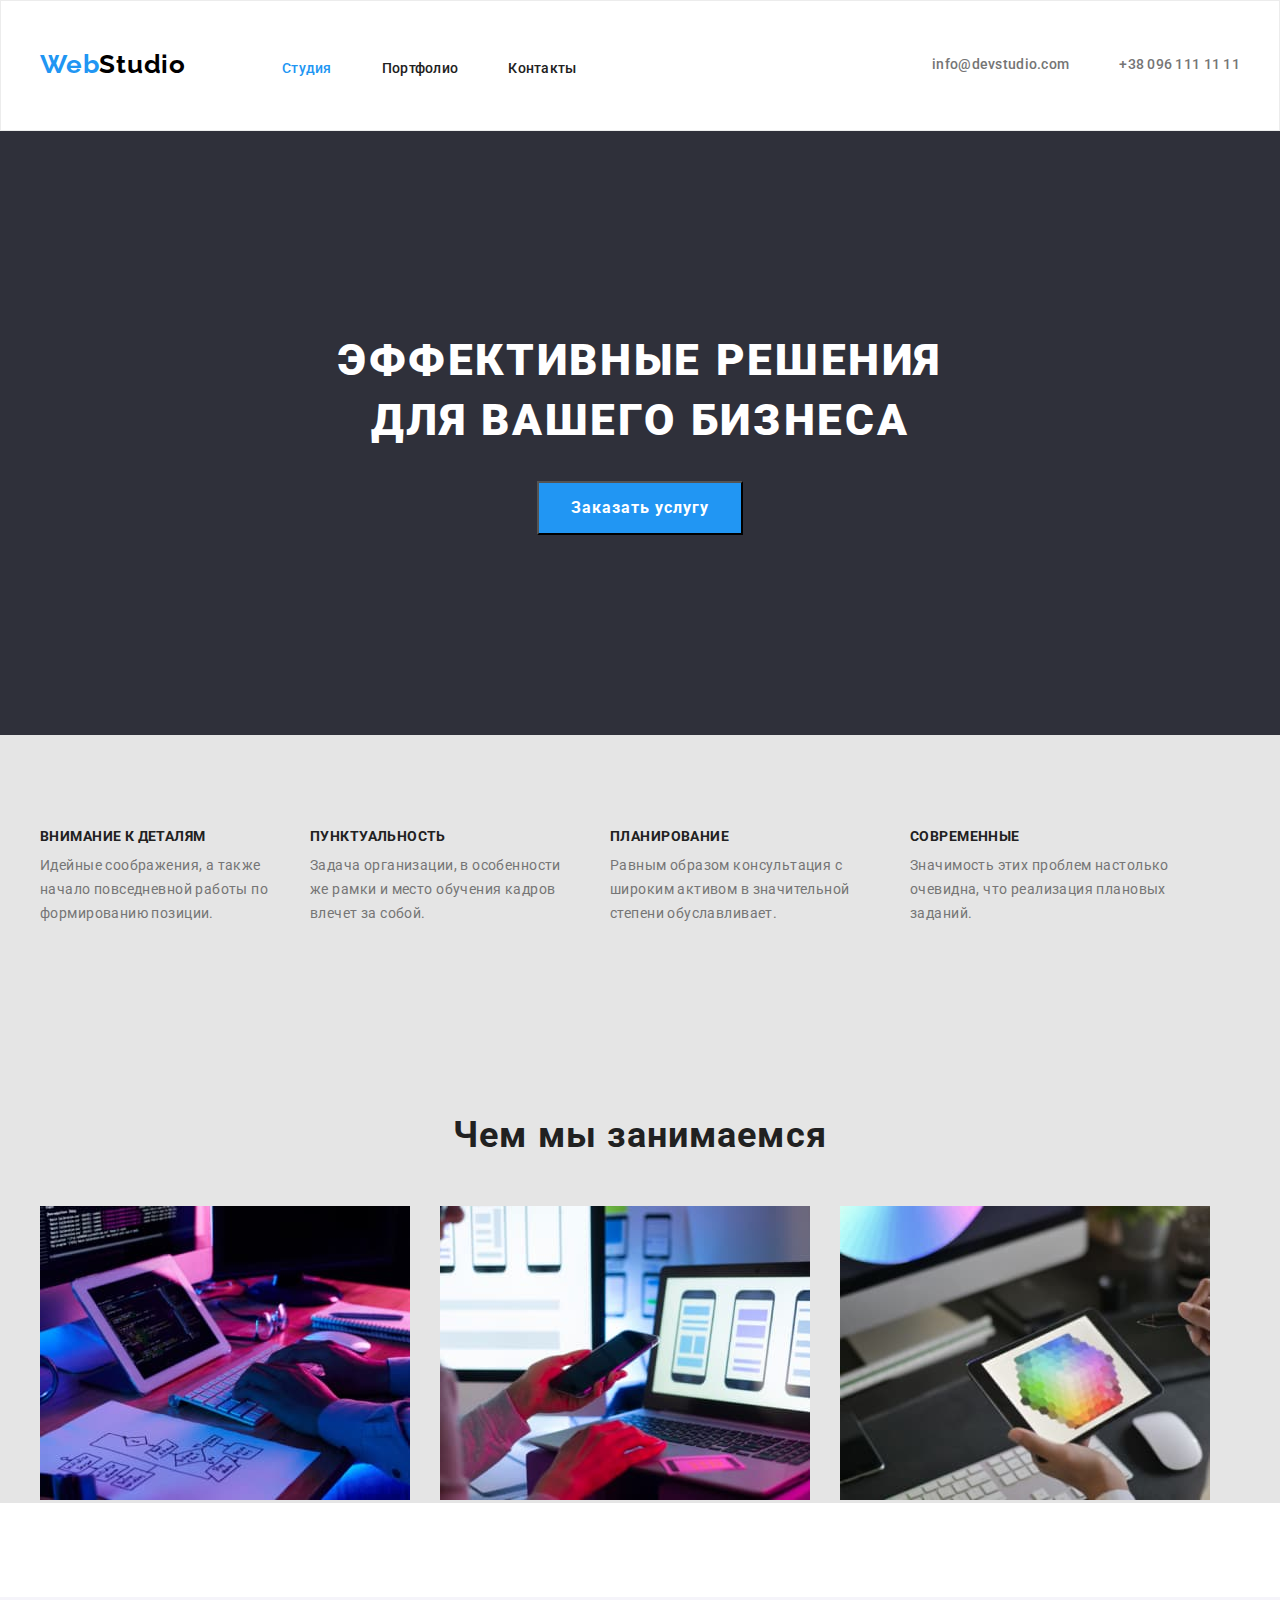
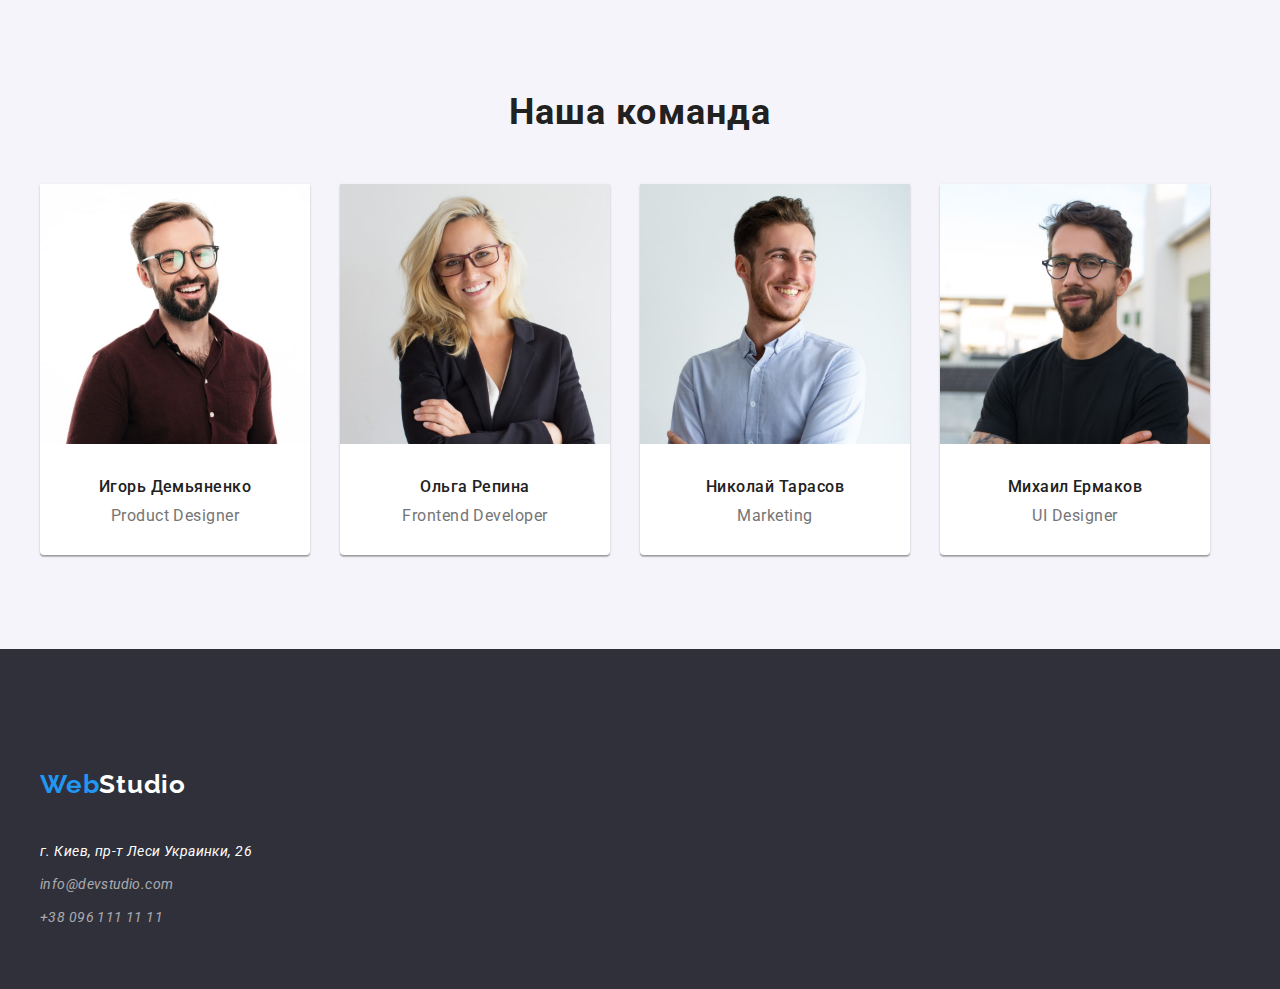
==== index.html @ 840a7e4b "GoIT" ====
<!DOCTYPE html>
<html lang="ru">
  <head>
    <meta charset="UTF-8" />
    <meta http-equiv="X-UA-Compatible" content="IE=edge" />
    <meta name="viewport" content="width=device-width, initial-scale=1.0" />
    <title>Document</title>
    <link rel="preconnect" href="https://fonts.googleapis.com" />
    <link rel="preconnect" href="https://fonts.gstatic.com" crossorigin />
    <link
      href="https://fonts.googleapis.com/css2?family=Raleway:wght@700&family=Roboto:wght@400;500;700;900&display=swap"
      rel="stylesheet"
    />
    <link
      rel="stylesheet"
      href="https://cdnjs.cloudflare.com/ajax/libs/modern-normalize/1.0.0/modern-normalize.min.css"
    />
    <link rel="stylesheet" href="./css/styles.css" />
  </head>

  <body>
    <!--header-->
    <header class="header">
      <div class="container main-nav">
        <nav class="nav">

          <a href="index.html" class="logo-fist"
            >Web<span class="logo-second">Studio</span>
          </a>

          <ul class="list-nav">
            <li class="item">
              <a href="./index.html " class="link current">Студия</a>
            </li>
            <li class="item">
              <a href="./portfolio.html" class="link">Портфолио</a>
            </li>
            <li class="item">
              <a href="./index.html" class="link">Контакты</a>
            </li>
          </ul>
        </nav>

        <ul class="list-contacts">
          <li class="item">
            <a href="mailto:info@devstudio.com" class="link"
              >info@devstudio.com</a
            >
          </li>
          <li class="item">
            <a href="tel:+380961111111" class="link">+38 096 111 11 11</a>
          </li>
        </ul>
        
      </div>
    </header>
    <main>
      <!--sectipon-->
      
    <section class="hero">
      <div class="container">
          <h1 class="hero-name">Эффективные решения <br> для вашего бизнеса</h1>
          <button type="button" class="button">Заказать услугу</button>
        </section>
      </div>
      <!--peculiarities-->
      
        <section class="post">
          <div class="container">
          <ul class="post-list">
            <li class="item">
              <h3 class="post-title">Внимание к деталям</h3>
              <p class="post-text">
                Идейные соображения, а также начало повседневной работы по
                формированию позиции.
              </p>
            </li>
            <li class="item">
              <h3 class="post-title">Пунктуальность</h3>
              <p class="post-text">
                Задача организации, в особенности же рамки и место обучения
                кадров влечет за собой.
              </p>
            </li>
            <li class="item">
              <h3 class="post-title">Планирование</h3>
              <p class="post-text">
                Равным образом консультация с широким активом в значительной
                степени обуславливает.
              </p>
            </li>
            <li class="item">
              <h3 class="post-title">Современные</h3>
              <p class="post-text">
                Значимость этих проблем настолько очевидна, что реализация
                плановых заданий.
              </p>
            </li>
          </ul>
         </div>
        </section>
     
      <!--we doing-->
      
    <section class="we-doing">
        <div class="container">
          <h2 class="section-name">Чем мы занимаемся</h2>
          <ul class="content-list">
            <li class="item">
              <a href="" class="link">
                <img
                  src="./images/picture1squoosh.jpg"
                  width="370"
                  alt="notebook"
              /></a>
            </li>
            <li class="item">
              <a href="" class="link">
                <img
                  src="./images/picture2squoosh.jpg"
                  width="370"
                  alt="phone"
                />
              </a>
            </li>
            <li class="item">
              <a href="" class="link">
                <img
                  src="./images/picture3squoosh.jpg"
                  width="370"
                  alt="tablet"
                />
              </a>
            </li>
          </ul>
        </div>
      </section>
      <!--our team-->
      
    <section class="team">
        <div class="container">
          <h2 class="section-name">Наша команда</h2>
          <ul class="team-list">
            <li class="item">
              <img
                src="./images/Demayanenko.jpg"
                width="270"
                alt="Демьяненко"
              />
              <h3 class="box-name">Игорь Демьяненко</h3>
              <p class="box-text">Product Designer</p>
            </li>
            <li class="item">
              <img
                src="./images/Repina.jpg"
                width="270"
                alt="Репина"
              />
              <h3 class="box-name">Ольга Репина</h3>
              <p class="box-text">Frontend Developer</p>
            </li>
            <li class="item">
              <img
                src="./images/Tarasov.jpg"
                width="270"
                alt="Тарасов"
              />
              <h3 class="box-name">Николай Тарасов</h3>
              <p class="box-text">Marketing</p>
            </li>
            <li class="item">
              <img
                src="./images/Ermakov.jpg"
                width="270"
                alt="Ермаков"
              />
              <h3 class="box-name">Михаил Ермаков</h3>
              <p class="box-text">UI Designer</p>
            </li>
          </ul>
        </div>
      </section> 
    </main>
    <!--basement-->
    <footer class="footer">
      <div class="container">
        <a href="index.htm" class="logo-third"
          >Web<span class="logo-fourth">Studio</span>
        </a>
        <address class="address">
          <ul>
            <li>г. Киев, пр-т Леси Украинки, 26</li>
            <li>
              <a href="mailto:info@devstudio.com" class="link"
                >info@devstudio.com</a
              >
            </li>
            <li class="item">
              <a href="tel:+380961111111" class="link">+38 096 111 11 11</a>
            </li>
          </ul>
        </address>
      </div>
    </footer>
  </body>
</html>
---- css/styles.css ----
:root {
    --primary-text-color: #757575;
    --title-tex-color:#212121;
    --accent-color:#2196F3;
    --primary-white-color:#FFFFFF;
    --primary-background-color:#E5E5E5;
    --secondary-background-color:#2F303A;
}
body {
    
    margin: 0;
    font-family: 'Roboto',
    sans-serif;
    font-size: 14px;
    background-color: var(--primary-white-color);
    color: var(--primary-text-color);
}
html {
    box-sizing: border-box;
}
*,
 ::before,
 ::after {
    box-sizing: inherit;
}

a {
    text-decoration: none;
}

ul,
li { 
    margin: 0;
    padding: 0;
    list-style-type: none;
}
.img {
    display: block;
}
/*heder*/
.container {
   
    width: 1200px;
    margin-left: 15px;
    margin-right: 15px;
    margin-left: auto;
    margin-right: auto;
    
}
.header{  
    background: var(--primary-white-color);
    border: 1px solid #ECECEC;
}
.main-nav {
    display: flex;
    align-items: center;
   
}
   
.logo-fist,
.logo-second {
    display: inline-block;
    margin: 0;
    padding: 0;
    margin-left: auto;
    font-family: Raleway;
    font-weight: 700;
    font-size: 26px;
    line-height: 1.19;
    letter-spacing: 0.03em;
    
    
}

.logo-second {
    padding-top: 24px;
    padding-bottom: 25px;
    color: #000000;

}
.logo-fist {

    padding-top: 24px;
    padding-bottom: 25px;
    color: var(--accent-color);
    
}
.list-nav {
    
    display: inline-flex;
    margin-left: 93px;
}
.list-nav .item + .item {
    
    margin-left: 50px;
   
}

.list-nav .link {
    display: block;
    padding-top: 32px;
    padding-bottom: 32px;
    font-weight: 500;
    font-size: 14px;
    line-height: 1.14;
    letter-spacing: 0.02em;
    color: var(--title-tex-color);
} 
.list-nav .link.current {
    color: var(--accent-color);
}
.list-nav .link:hover,
.list-nav .link:focus {
    color: var(--accent-color);
}
.list-contacts {

    display: inline-flex;
    margin-left: auto;
    
}
.list-contacts .item + .item {
    margin-left: 50px;
}
.list-contacts .link {
    display: block;
    padding-top: 32px;
    padding-bottom: 32px;

    font-weight: 500;
    font-size: 14px;
    line-height: 1.14;
    letter-spacing: 0.02em;
    color: var(--primary-text-color);

}
.list-contacts .link:hover,
.list-contacts .link:focus {
    color: var(--accent-color);
}

/*hero*/
.hero {
  
    margin: 0 auto;
    text-align: center;    
    background: var(--secondary-background-color);
}
h1 {
    
    padding-top: 200px;
    margin-top: 0px;
    font-weight: 900;  
    font-size: 44px;
    line-height:1.36;
    letter-spacing: 0.06em;
    margin-bottom: 30px;
    text-transform: uppercase;
    color: var(--primary-white-color);
   
}


.button {
    display: inline-block;  
    padding: 10px 32px;
    min-width: 200px;
    margin-bottom:  200px;
    
    font-family: inherit;
    font-weight: 700;
    font-size: 16px;
    line-height: 1.87;
    align-items: center;
    letter-spacing: 0.06em;
    border-radius: 4px solid;
    cursor: pointer;
    color: var(--primary-white-color);
    background-color: var(--accent-color);
    
}
.button:hover,
.button:focus {
    filter: drop-shadow(0px 4px 4px rgba(0, 0, 0, 0.25));
    border-radius: 4px solid;
}
.button .primary {
    color: var(--title-tex-color);
    background-color: #F5F4FA;
}
.button .secondary {
    color: var(--accent-color);
    background-color: var(--primary-white-color);
}
/*peculiarities*/
.post {
    background: var(--primary-background-color);
    padding-top: 94px;
    padding-bottom: 94px;
    
}
.post-list {
    display: flex;
    flex-wrap: wrap;
}
.post-list .item {
    width: 270px;
    
}
.post-list .item + .item {
     margin-right: 30px;
    

}
.post-title {
    margin: 0;
    margin-bottom: 10px;
    font-weight: 700;
    font-size: 14px;
    line-height: 1.14;
    letter-spacing: 0.03em;
    text-transform: uppercase;
    color: var(--title-tex-color);
}
.post-text {
    margin: 0;
    font-weight: 400;
    font-size: 14px;
    line-height: 1.71;
    letter-spacing: 0.03em;
    color: var(--primary-text-color);
}

/*we doing */
.we-doing {
    background: var(--primary-background-color);
}
.content-list {
    display: flex;
    flex-wrap: wrap;
}
.content-list .item + .item {
    margin-left: 30px; 
}

.section-name 
{
    margin: 0 auto;
    margin-bottom: 50px;
    padding-top: 94px;
    font-weight: 700;
    font-size: 36px;
    text-align: center;
    letter-spacing: 0.03em;
    line-height: 1.17;
    color: var(--title-tex-color);
} 



/*our team*/
.team {
   
    margin-top: 94px;
    background: #F5F4FA;
}
.team-list {

    display: flex;
    flex-wrap: wrap;
}
.team-list .item + .item {
    margin-left: 30px;
}

.team-list .item {
    text-align: center;
    align-items:center;
    background: #FFFFFF;
    box-shadow: 0px 1px 3px rgba(0, 0, 0, 0.12),
    0px 1px 1px rgba(0, 0, 0, 0.14),
    0px 2px 1px rgba(0, 0, 0, 0.2);
    border-radius: 0px 0px 4px 4px;
    margin-bottom: 94px;
}         
    

       

.box-name {
    margin: 0;
    padding-top: 30px; 
    padding-bottom:  10px;

    font-weight: 500;
    font-size: 16px;
    line-height: 1.19;
    letter-spacing: 0.03em;
    color: var(--title-tex-color);

}
.box-text {
    margin: 0;
    padding-bottom: 30px;

    font-weight: 400;
    font-size: 16px;
    line-height: 1.19;
    letter-spacing: 0.03em;
    color: var(--primary-text-color);

}

/* basement */ 
.footer {
    display: block;
    cursor: none;
    background: var(--secondary-background-color);
}

.logo-third,
.logo-fourth {
    display: inline-block;
    padding-top: 60px;
    padding-bottom: 20px;
    font-family: Raleway;
    font-weight: 700;
    font-size: 26px;
    line-height: 1.19;
    letter-spacing: 0.03em;
}
.logo-third {
    cursor: none;
    color: var(--accent-color);

}
.logo-fourth {
    cursor: none;
    color: var(--primary-white-color);
}
.address li {
    display: block;
    margin: 0;
    padding-bottom: 9px; 
    cursor: none;
    font-weight: 400;
    font-size: 14px;
    line-height: 1.71;
    letter-spacing: 0.03em;
    color: var(--primary-white-color);
    
}
.address .link {
    display: block;
    margin: 0;
    
    cursor: none;
    font-weight: 400;
    font-size: 14px;
    line-height: 1.71;
    letter-spacing: 0.03em;
    color: rgba(255, 255, 255, 0.6);
    
}
.address .item {
    display: block;
    padding-bottom: 60px;
}
/* Portfolio Page*/
.btn { 
    display: block;
    font-family: inherit;
    border-radius: 4px solid;
    border: transparent;
    font-weight: 500;
    font-size: 16px;
    line-height: 1.62;
    text-align: center;
    letter-spacing: 0.03em;
    padding: 6px 22px;
    cursor: pointer;
    color: var(--title-tex-color);
}
.btn:hover,
.btn:focus {
    color: #FFFFFF;
    background: #2196F3;
}


/*portfolio section*/
.portfolio-section {
    
    padding-bottom: 94px;
    border: 1px solid #ECECEC;
}

.filters {
    display: flex;
    align-items: center;
    text-align: center;
    justify-content: center;
    padding-top: 94px;
      
}
.filters .item + .item {
    margin-left: 8px;
}


.soft-list {

    display: flex;
    flex-wrap: wrap;
    padding-top: 50px;
    justify-content: center;
   

}

.soft-list .item{
   
    margin-right: 30px;
    margin-bottom: 30px;
} 

.soft-list .item {
    
    background: #FFFFFF;
    border: 1px solid #EEEEEE;
    box-sizing: border-box;

}
.soft-list .item:nth-child( 3n ) {
    margin-right: 0;
    
}
.soft-list .item:nth-last-child( -n +3 ) {
    margin-bottom: 0;
}
.soft-list p {
   margin: 0;
   padding-left: 24px;
   padding-bottom: 20px;
}
.card-name {
    margin: 0;
    padding-left: 24px;
    padding-top: 20px;
    font-weight: 700;
    font-size: 18px;
    line-height: 2;
    letter-spacing: 0.06em;
    color: var(--title-tex-color);
}
.card-tex {
    
    font-weight: 400;
    font-size: 16px;
    line-height: 1.87;
    letter-spacing: 0.03em;
    color: var(--primary-text-color);
}
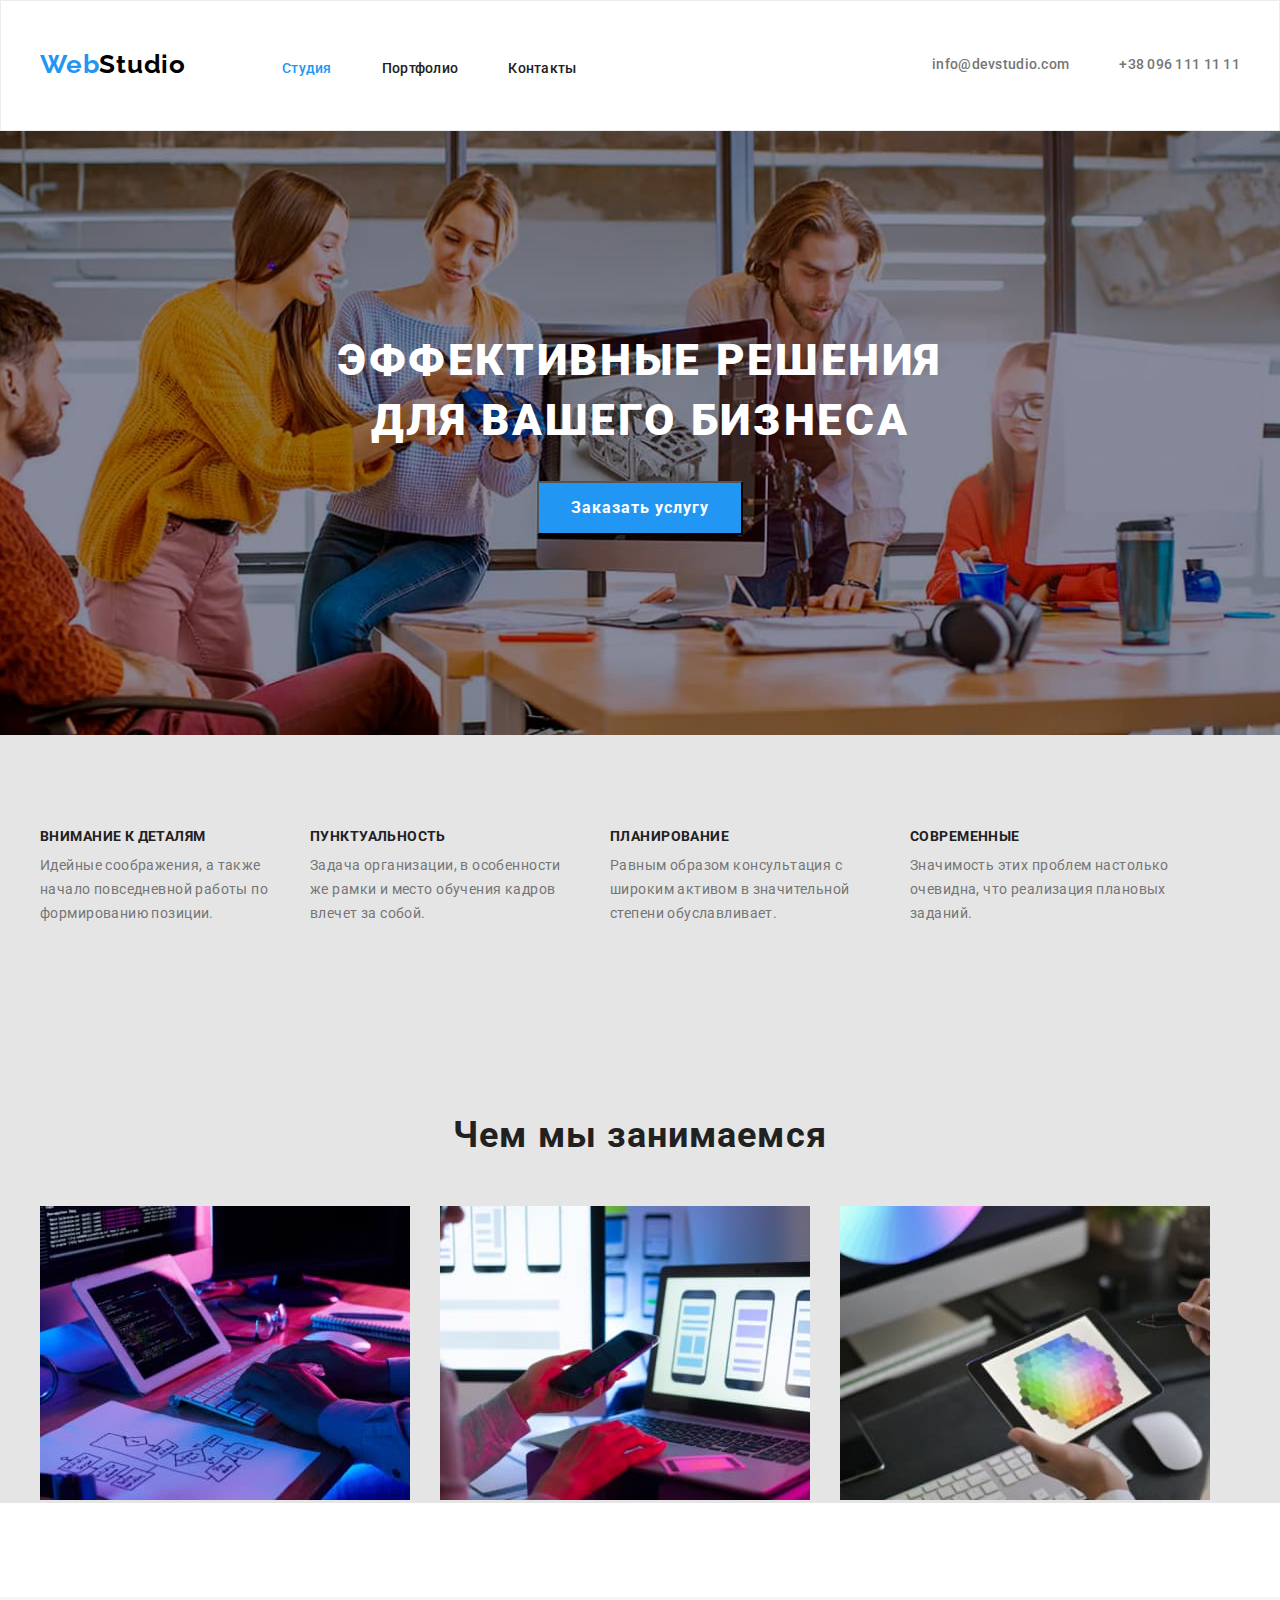
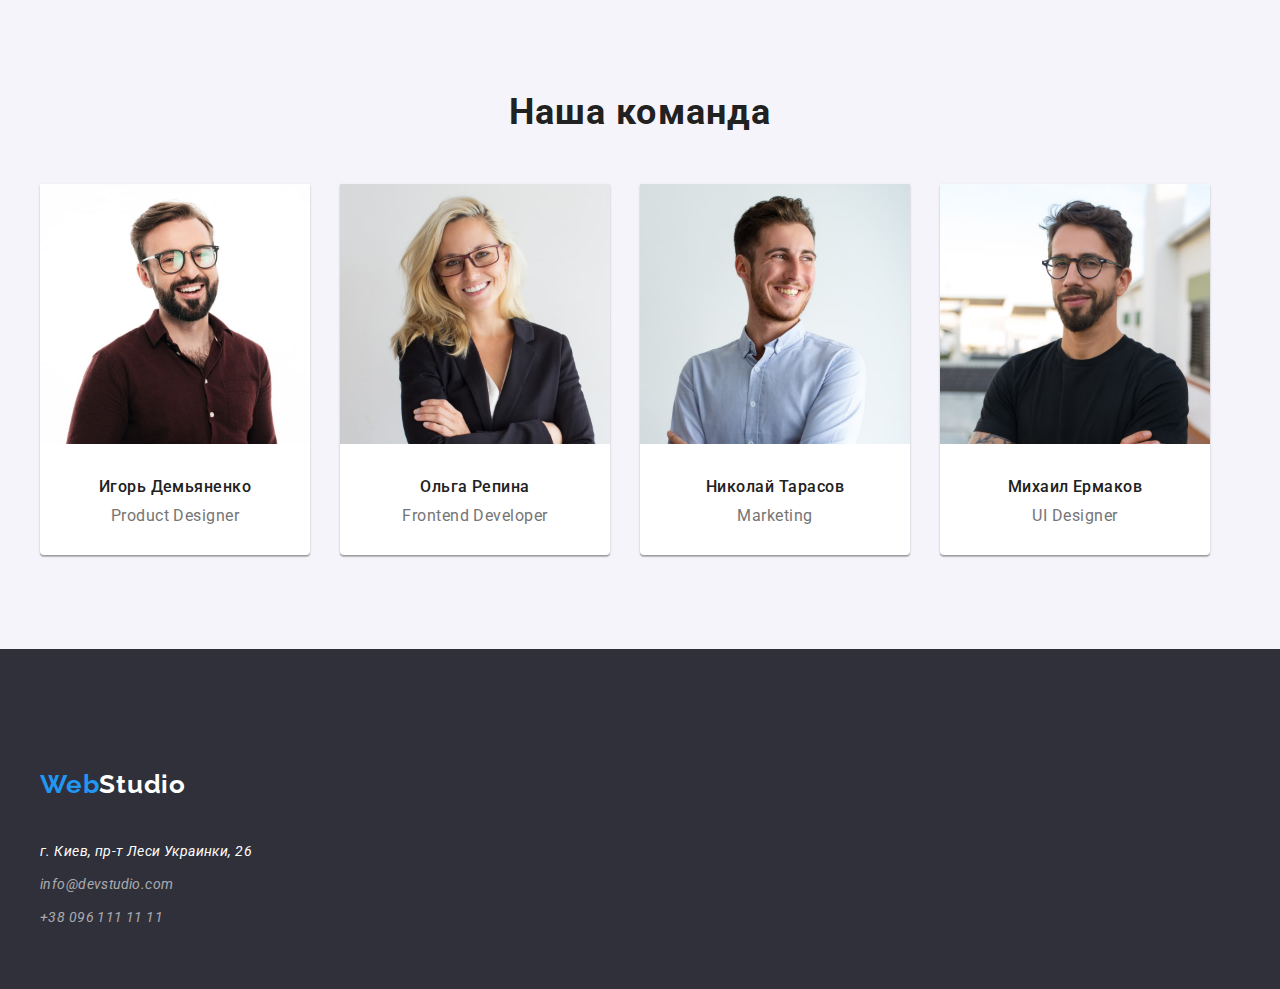
==== commit d7e39acf: "GoIT" ====
--- a/index.html
+++ b/index.html
@@ -23,7 +23,6 @@
     <header class="header">
       <div class="container main-nav">
         <nav class="nav">
-
           <a href="index.html" class="logo-fist"
             >Web<span class="logo-second">Studio</span>
           </a>
@@ -51,22 +50,27 @@
             <a href="tel:+380961111111" class="link">+38 096 111 11 11</a>
           </li>
         </ul>
-        
       </div>
     </header>
     <main>
       <!--sectipon-->
-      
-    <section class="hero">
-      <div class="container">
-          <h1 class="hero-name">Эффективные решения <br> для вашего бизнеса</h1>
-          <button type="button" class="button">Заказать услугу</button>
-        </section>
-      </div>
+
+      <section class="hero">
+        <div class="overlay">
+          <div class="container">
+            <h1 class="hero-name">
+              Эффективные решения <br />
+              для вашего бизнеса
+            </h1>
+            <button type="button" class="button">Заказать услугу</button>
+          </div>
+        </div>
+      </section>
+
       <!--peculiarities-->
-      
-        <section class="post">
-          <div class="container">
+
+      <section class="post">
+        <div class="container">
           <ul class="post-list">
             <li class="item">
               <h3 class="post-title">Внимание к деталям</h3>
@@ -97,12 +101,12 @@
               </p>
             </li>
           </ul>
-         </div>
-        </section>
-     
+        </div>
+      </section>
+
       <!--we doing-->
-      
-    <section class="we-doing">
+
+      <section class="we-doing">
         <div class="container">
           <h2 class="section-name">Чем мы занимаемся</h2>
           <ul class="content-list">
@@ -136,8 +140,8 @@
         </div>
       </section>
       <!--our team-->
-      
-    <section class="team">
+
+      <section class="team">
         <div class="container">
           <h2 class="section-name">Наша команда</h2>
           <ul class="team-list">
@@ -151,35 +155,23 @@
               <p class="box-text">Product Designer</p>
             </li>
             <li class="item">
-              <img
-                src="./images/Repina.jpg"
-                width="270"
-                alt="Репина"
-              />
+              <img src="./images/Repina.jpg" width="270" alt="Репина" />
               <h3 class="box-name">Ольга Репина</h3>
               <p class="box-text">Frontend Developer</p>
             </li>
             <li class="item">
-              <img
-                src="./images/Tarasov.jpg"
-                width="270"
-                alt="Тарасов"
-              />
+              <img src="./images/Tarasov.jpg" width="270" alt="Тарасов" />
               <h3 class="box-name">Николай Тарасов</h3>
               <p class="box-text">Marketing</p>
             </li>
             <li class="item">
-              <img
-                src="./images/Ermakov.jpg"
-                width="270"
-                alt="Ермаков"
-              />
+              <img src="./images/Ermakov.jpg" width="270" alt="Ермаков" />
               <h3 class="box-name">Михаил Ермаков</h3>
               <p class="box-text">UI Designer</p>
             </li>
           </ul>
         </div>
-      </section> 
+      </section>
     </main>
     <!--basement-->
     <footer class="footer">
--- a/css/styles.css
+++ b/css/styles.css
@@ -47,7 +47,8 @@
     margin-right: auto;
     
 }
-.header{  
+.header {
+   
     background: var(--primary-white-color);
     border: 1px solid #ECECEC;
 }
@@ -143,9 +144,26 @@
 .hero {
   
     margin: 0 auto;
-    text-align: center;    
+    text-align: center;
     background: var(--secondary-background-color);
-}
+    
+}
+/* Img Overlay */
+     
+.overlay {
+    
+    max-width: 1600px;
+    min-height: 600px;
+    margin-left: auto;
+    margin-right: auto;
+    background: rgba(47, 48, 58, 0.4);
+    background-image: url(../images/hero-phon.jpg);
+    background-repeat: no-repeat;
+    background-position: center;
+    background-size: cover;
+
+} 
+
 h1 {
     
     padding-top: 200px;
@@ -315,6 +333,7 @@
 .footer {
     display: block;
     cursor: none;
+    
     background: var(--secondary-background-color);
 }
 
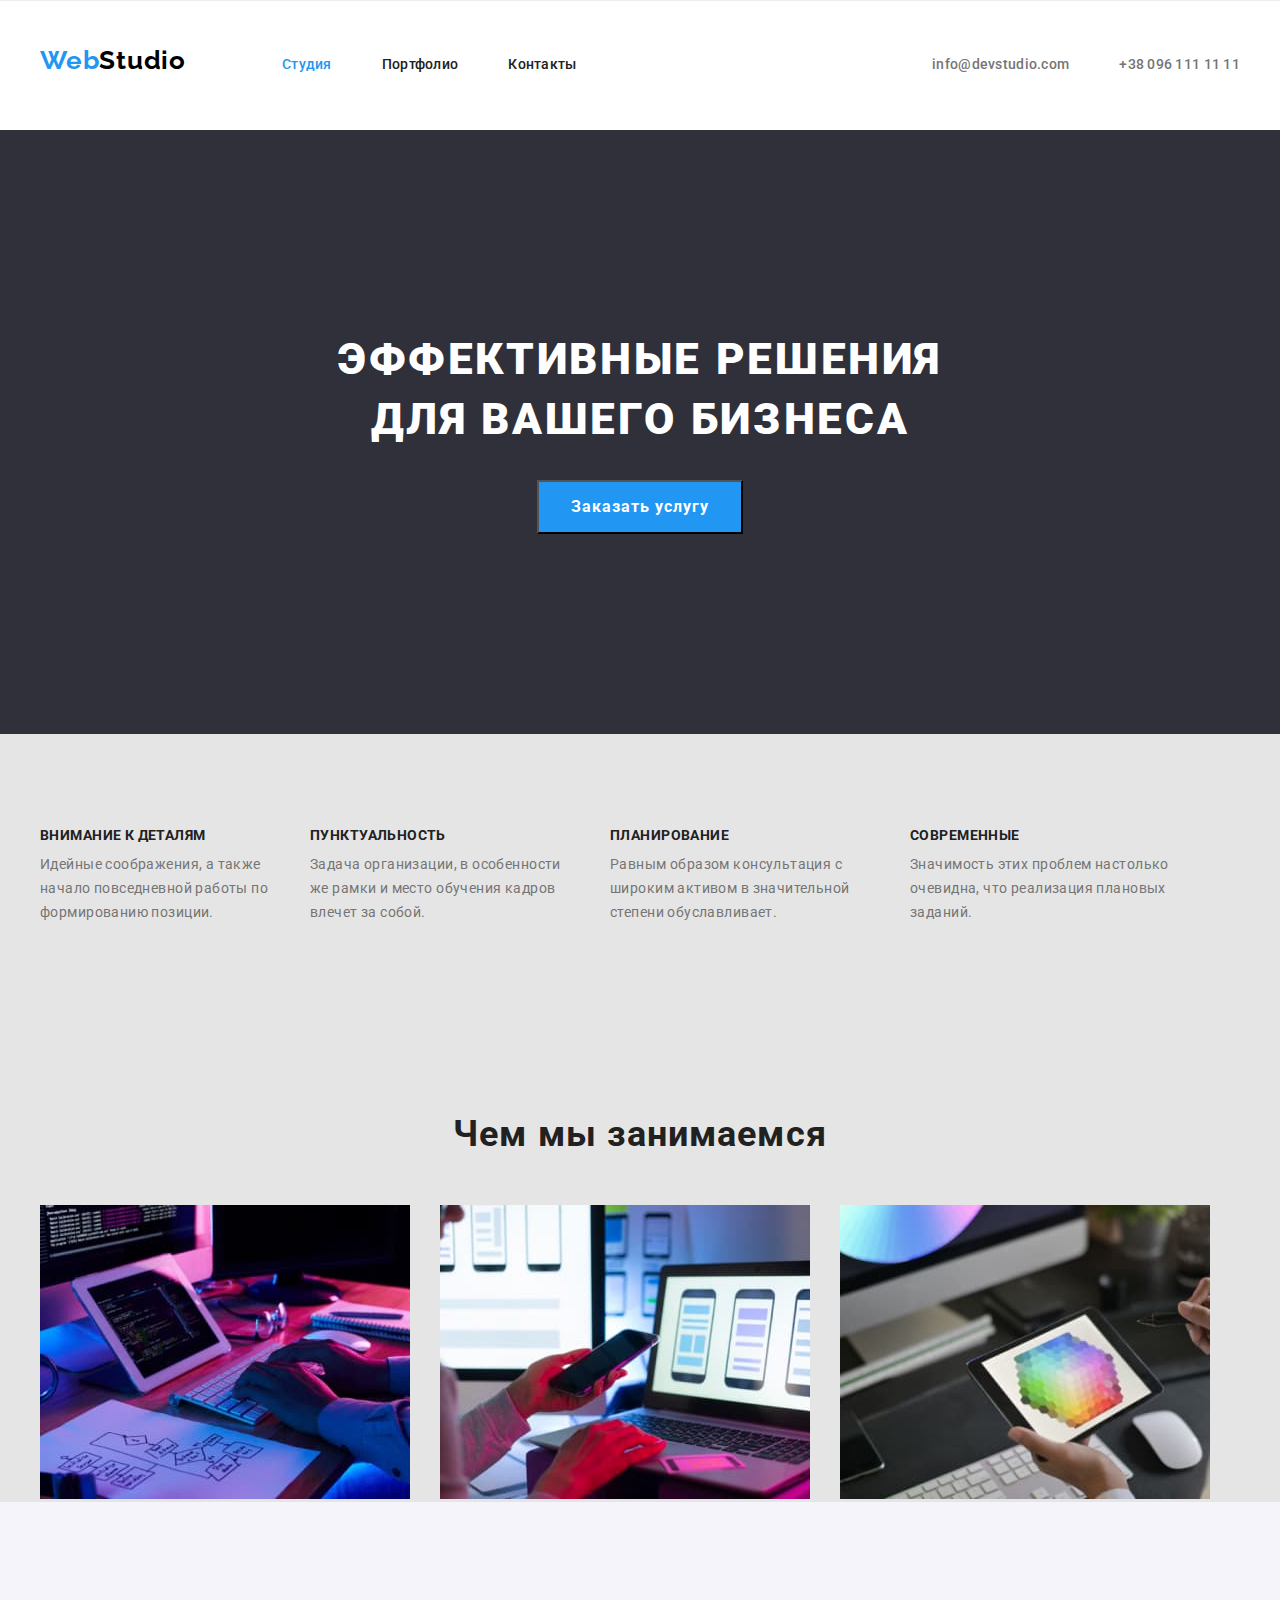
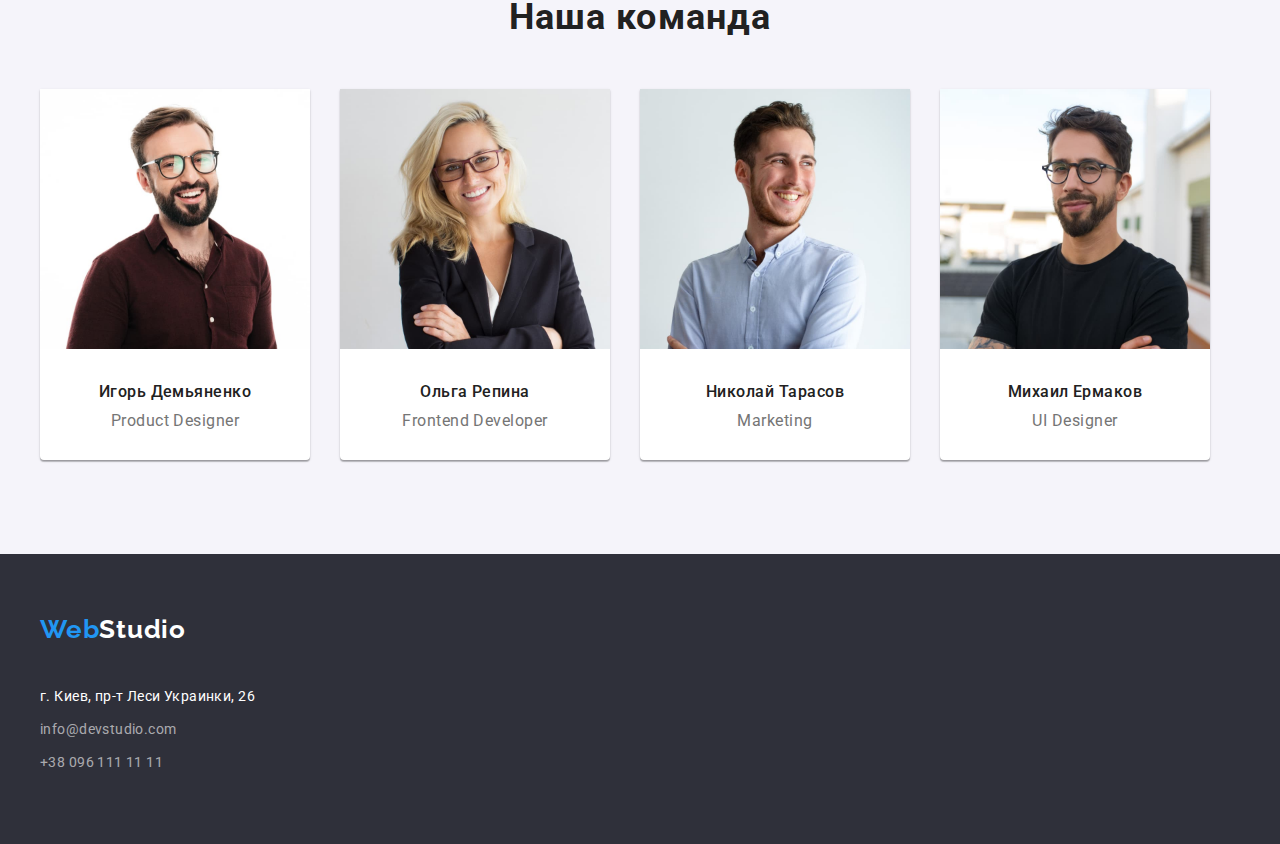
==== commit 2d3ad651: "GoIT" ====
--- a/index.html
+++ b/index.html
@@ -56,17 +56,14 @@
       <!--sectipon-->
 
       <section class="hero">
-        <div class="overlay">
-          <div class="container">
-            <h1 class="hero-name">
-              Эффективные решения <br />
-              для вашего бизнеса
-            </h1>
-            <button type="button" class="button">Заказать услугу</button>
-          </div>
-        </div>
-      </section>
-
+        <div class="container">
+          <h1 class="hero-name">
+            Эффективные решения <br />
+            для вашего бизнеса
+          </h1>
+          <button type="button" class="button">Заказать услугу</button>
+        </div>
+      </section>
       <!--peculiarities-->
 
       <section class="post">
@@ -151,23 +148,32 @@
                 width="270"
                 alt="Демьяненко"
               />
-              <h3 class="box-name">Игорь Демьяненко</h3>
-              <p class="box-text">Product Designer</p>
+              <div class="team-box">
+                <h3 class="box-name">Игорь Демьяненко</h3>
+                <p class="box-text">Product Designer</p>
+              </div>
             </li>
             <li class="item">
               <img src="./images/Repina.jpg" width="270" alt="Репина" />
-              <h3 class="box-name">Ольга Репина</h3>
-              <p class="box-text">Frontend Developer</p>
-            </li>
+              <div class="team-box">
+                <h3 class="box-name">Ольга Репина</h3>
+                <p class="box-text">Frontend Developer</p>
+              </div>
+            </li>
+
             <li class="item">
               <img src="./images/Tarasov.jpg" width="270" alt="Тарасов" />
-              <h3 class="box-name">Николай Тарасов</h3>
-              <p class="box-text">Marketing</p>
+              <div class="team-box">
+                <h3 class="box-name">Николай Тарасов</h3>
+                <p class="box-text">Marketing</p>
+              </div>
             </li>
             <li class="item">
               <img src="./images/Ermakov.jpg" width="270" alt="Ермаков" />
-              <h3 class="box-name">Михаил Ермаков</h3>
-              <p class="box-text">UI Designer</p>
+              <div class="team-box">
+                <h3 class="box-name">Михаил Ермаков</h3>
+                <p class="box-text">UI Designer</p>
+              </div>
             </li>
           </ul>
         </div>
--- a/css/styles.css
+++ b/css/styles.css
@@ -48,9 +48,10 @@
     
 }
 .header {
-   
+    padding-top: 24px;
+    padding-bottom: 25px;
     background: var(--primary-white-color);
-    border: 1px solid #ECECEC;
+    border-top: 1px solid #ECECEC;
 }
 .main-nav {
     display: flex;
@@ -74,15 +75,12 @@
 }
 
 .logo-second {
-    padding-top: 24px;
-    padding-bottom: 25px;
+   
     color: #000000;
 
 }
 .logo-fist {
 
-    padding-top: 24px;
-    padding-bottom: 25px;
     color: var(--accent-color);
     
 }
@@ -142,31 +140,15 @@
 
 /*hero*/
 .hero {
-  
+    padding-top: 200px;
+    padding-bottom: 200px;
     margin: 0 auto;
-    text-align: center;
+    text-align: center;    
     background: var(--secondary-background-color);
-    
-}
-/* Img Overlay */
-     
-.overlay {
-    
-    max-width: 1600px;
-    min-height: 600px;
-    margin-left: auto;
-    margin-right: auto;
-    background: rgba(47, 48, 58, 0.4);
-    background-image: url(../images/hero-phon.jpg);
-    background-repeat: no-repeat;
-    background-position: center;
-    background-size: cover;
-
-} 
-
+}
 h1 {
     
-    padding-top: 200px;
+    
     margin-top: 0px;
     font-weight: 900;  
     font-size: 44px;
@@ -183,7 +165,7 @@
     display: inline-block;  
     padding: 10px 32px;
     min-width: 200px;
-    margin-bottom:  200px;
+   
     
     font-family: inherit;
     font-weight: 700;
@@ -251,6 +233,9 @@
 
 /*we doing */
 .we-doing {
+    padding-top: 94px;
+   
+    
     background: var(--primary-background-color);
 }
 .content-list {
@@ -265,7 +250,7 @@
 {
     margin: 0 auto;
     margin-bottom: 50px;
-    padding-top: 94px;
+   
     font-weight: 700;
     font-size: 36px;
     text-align: center;
@@ -279,7 +264,7 @@
 /*our team*/
 .team {
    
-    margin-top: 94px;
+    padding-top:  94px;
     background: #F5F4FA;
 }
 .team-list {
@@ -301,16 +286,19 @@
     border-radius: 0px 0px 4px 4px;
     margin-bottom: 94px;
 }         
-    
+.team-box {
+    
+    padding-top: 30px;
+    padding-bottom: 30px;
+    
+}    
 
        
 
 .box-name {
     margin: 0;
-    padding-top: 30px; 
-    padding-bottom:  10px;
-
-    font-weight: 500;
+    margin-bottom: 10px;
+           font-weight: 500;
     font-size: 16px;
     line-height: 1.19;
     letter-spacing: 0.03em;
@@ -319,8 +307,7 @@
 }
 .box-text {
     margin: 0;
-    padding-bottom: 30px;
-
+    
     font-weight: 400;
     font-size: 16px;
     line-height: 1.19;
@@ -332,15 +319,16 @@
 /* basement */ 
 .footer {
     display: block;
-    cursor: none;
-    
+    
+    padding-top: 60px;
+    padding-bottom: 60px;
     background: var(--secondary-background-color);
 }
 
 .logo-third,
 .logo-fourth {
     display: inline-block;
-    padding-top: 60px;
+    
     padding-bottom: 20px;
     font-family: Raleway;
     font-weight: 700;
@@ -354,14 +342,15 @@
 
 }
 .logo-fourth {
-    cursor: none;
+   
     color: var(--primary-white-color);
 }
 .address li {
     display: block;
     margin: 0;
     padding-bottom: 9px; 
-    cursor: none;
+   
+    font-style: normal;
     font-weight: 400;
     font-size: 14px;
     line-height: 1.71;
@@ -372,8 +361,8 @@
 .address .link {
     display: block;
     margin: 0;
-    
-    cursor: none;
+    font-style: normal;
+    
     font-weight: 400;
     font-size: 14px;
     line-height: 1.71;
@@ -383,7 +372,7 @@
 }
 .address .item {
     display: block;
-    padding-bottom: 60px;
+    
 }
 /* Portfolio Page*/
 .btn { 
@@ -409,7 +398,7 @@
 
 /*portfolio section*/
 .portfolio-section {
-    
+    padding-top: 94px;
     padding-bottom: 94px;
     border: 1px solid #ECECEC;
 }
@@ -419,7 +408,7 @@
     align-items: center;
     text-align: center;
     justify-content: center;
-    padding-top: 94px;
+    margin-bottom: 34px;
       
 }
 .filters .item + .item {
@@ -431,7 +420,7 @@
 
     display: flex;
     flex-wrap: wrap;
-    padding-top: 50px;
+   
     justify-content: center;
    
 
@@ -459,20 +448,23 @@
 }
 .soft-list p {
    margin: 0;
-   padding-left: 24px;
-   padding-bottom: 20px;
+  
+}
+.soft-card {
+    padding-top: 20px;
+    padding-bottom: 20px;
+    padding-left: 24px;
 }
 .card-name {
     margin: 0;
-    padding-left: 24px;
-    padding-top: 20px;
+    
     font-weight: 700;
     font-size: 18px;
     line-height: 2;
     letter-spacing: 0.06em;
     color: var(--title-tex-color);
 }
-.card-tex {
+.card-text {
     
     font-weight: 400;
     font-size: 16px;
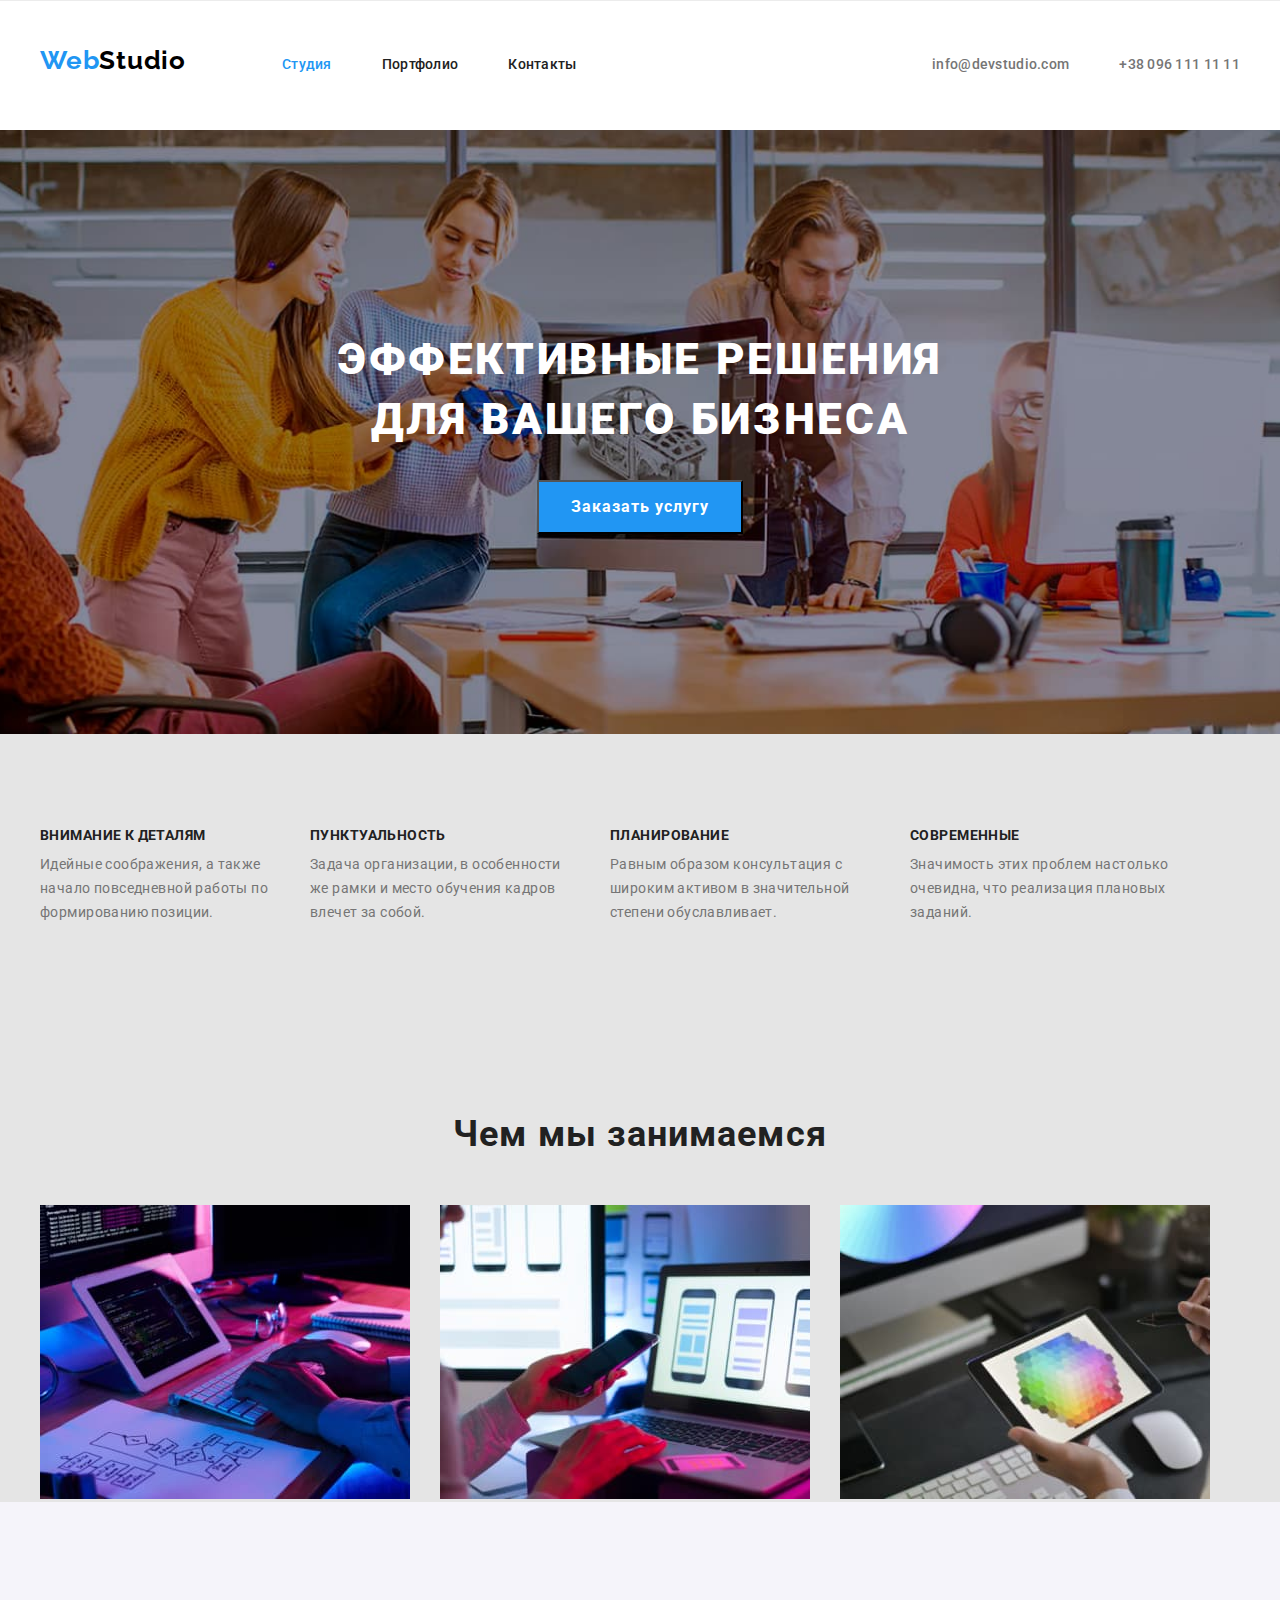
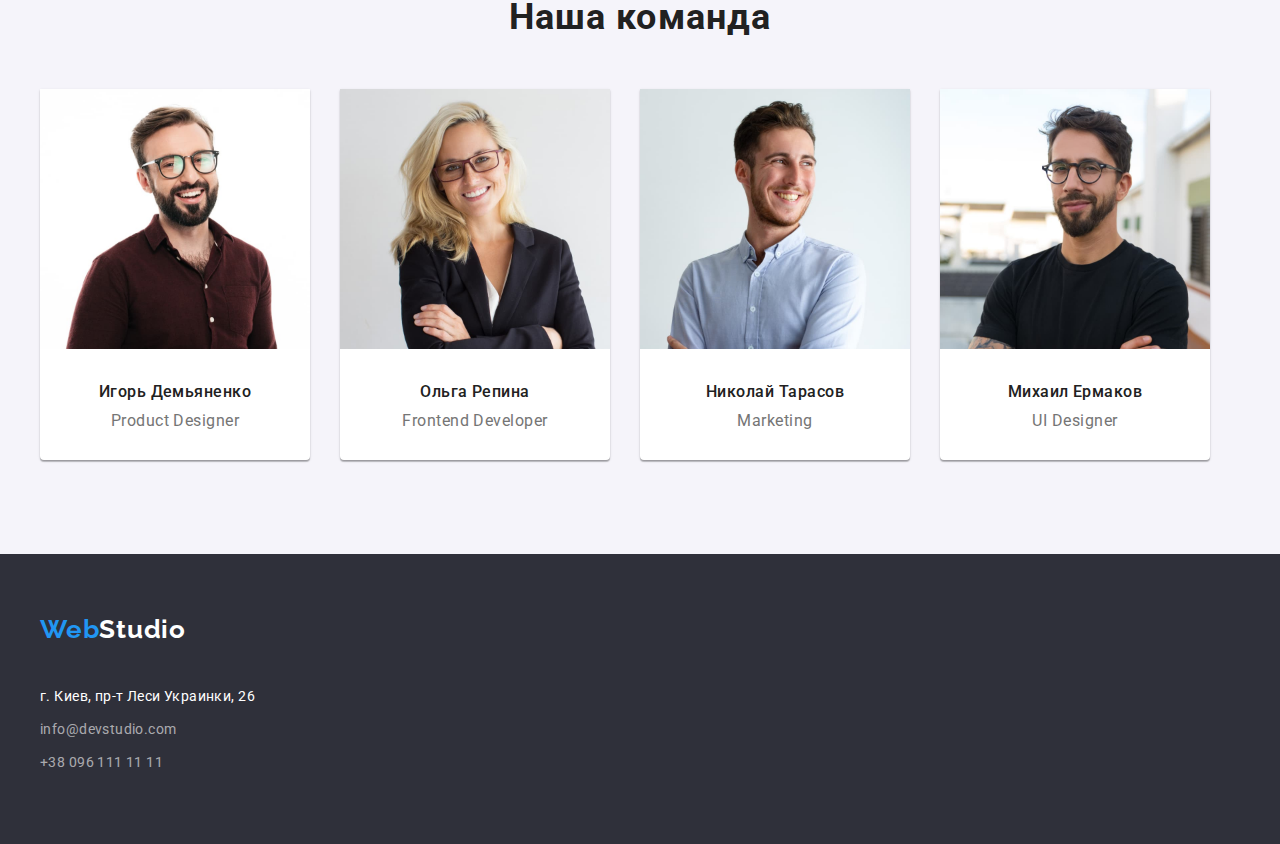
==== commit b6fb6170: "GoIT" ====
--- a/index.html
+++ b/index.html
@@ -55,7 +55,7 @@
     <main>
       <!--sectipon-->
 
-      <section class="hero">
+      <section class="hero overlay">
         <div class="container">
           <h1 class="hero-name">
             Эффективные решения <br />
--- a/css/styles.css
+++ b/css/styles.css
@@ -146,6 +146,25 @@
     text-align: center;    
     background: var(--secondary-background-color);
 }
+
+/* Img Overlay */
+
+.overlay {
+
+    max-width: 1600px;
+    min-height: 600px;
+    margin-left: auto;
+    margin-right: auto;
+    background: rgba(47, 48, 58, 0.4);
+    background-image: url(../images/hero-phon.jpg);
+    background-repeat: no-repeat;
+    background-position: center;
+    background-size: cover;
+
+}
+
+
+
 h1 {
     
     
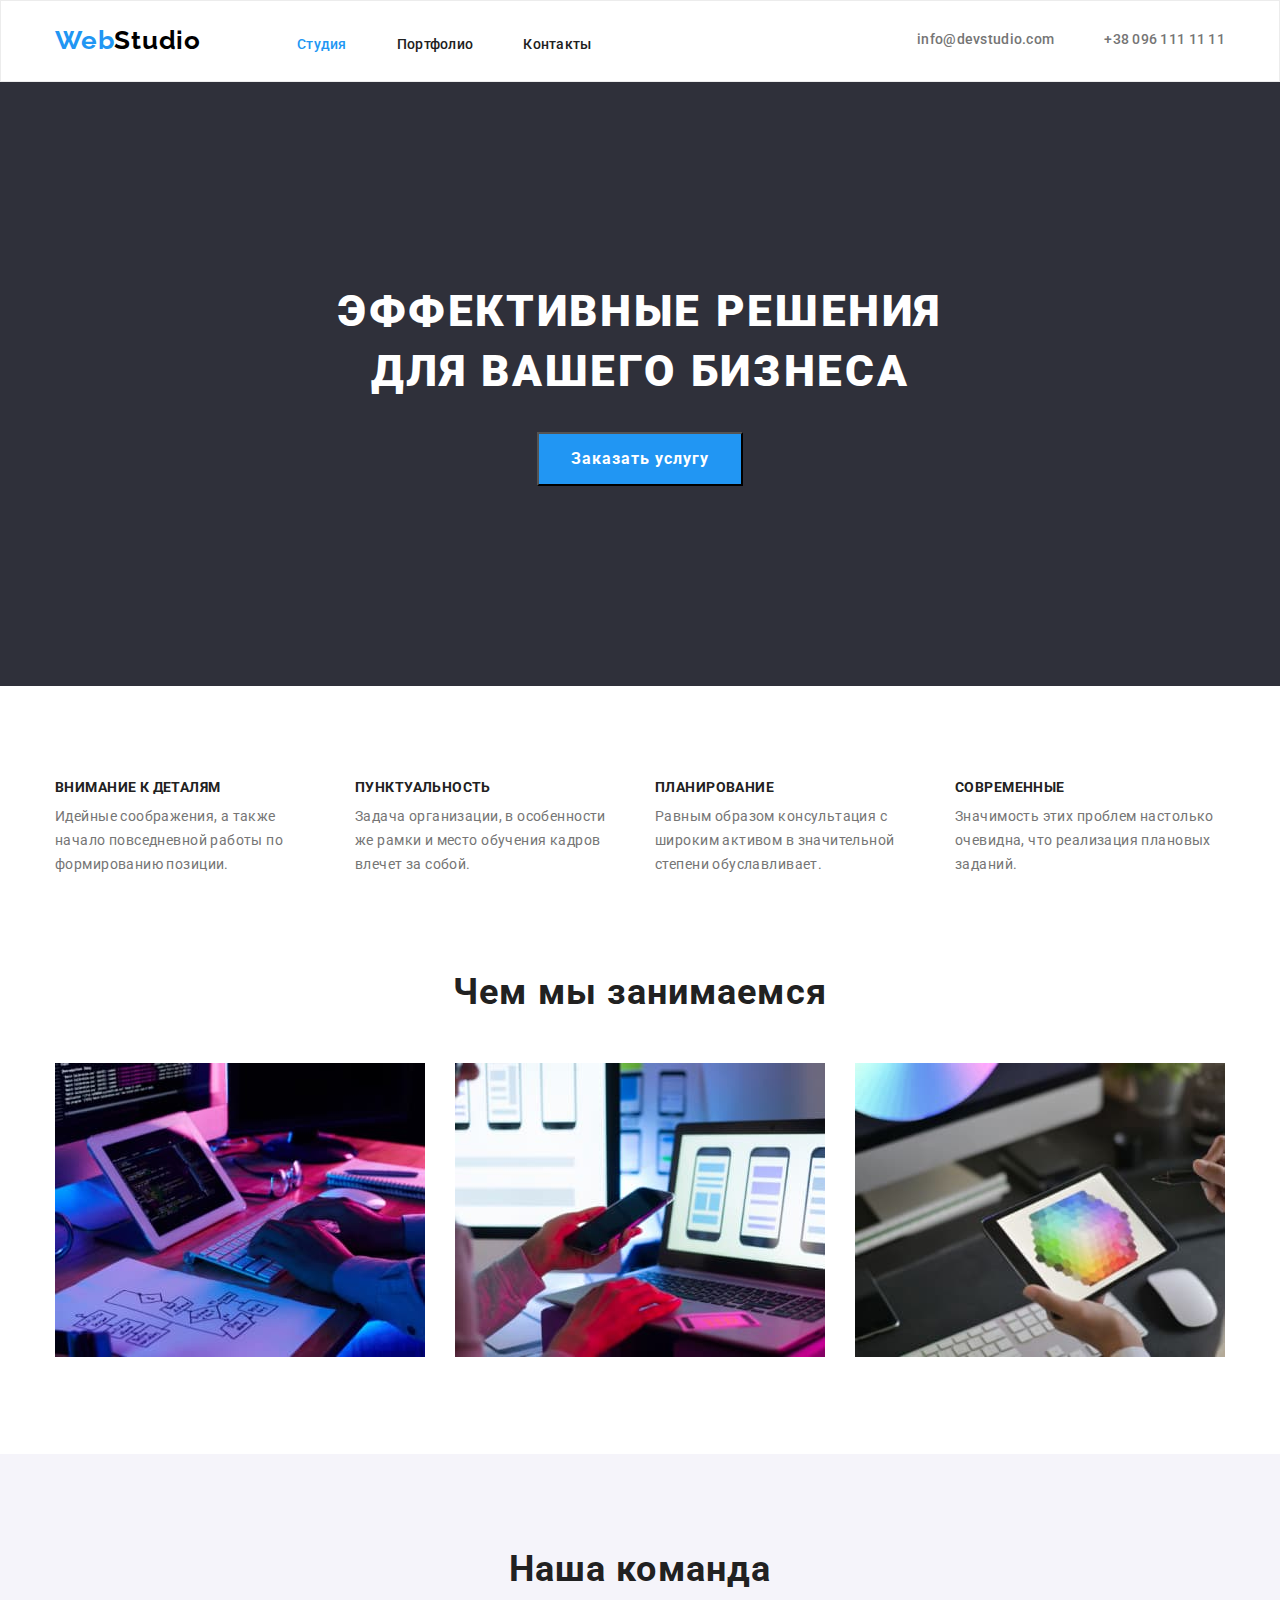
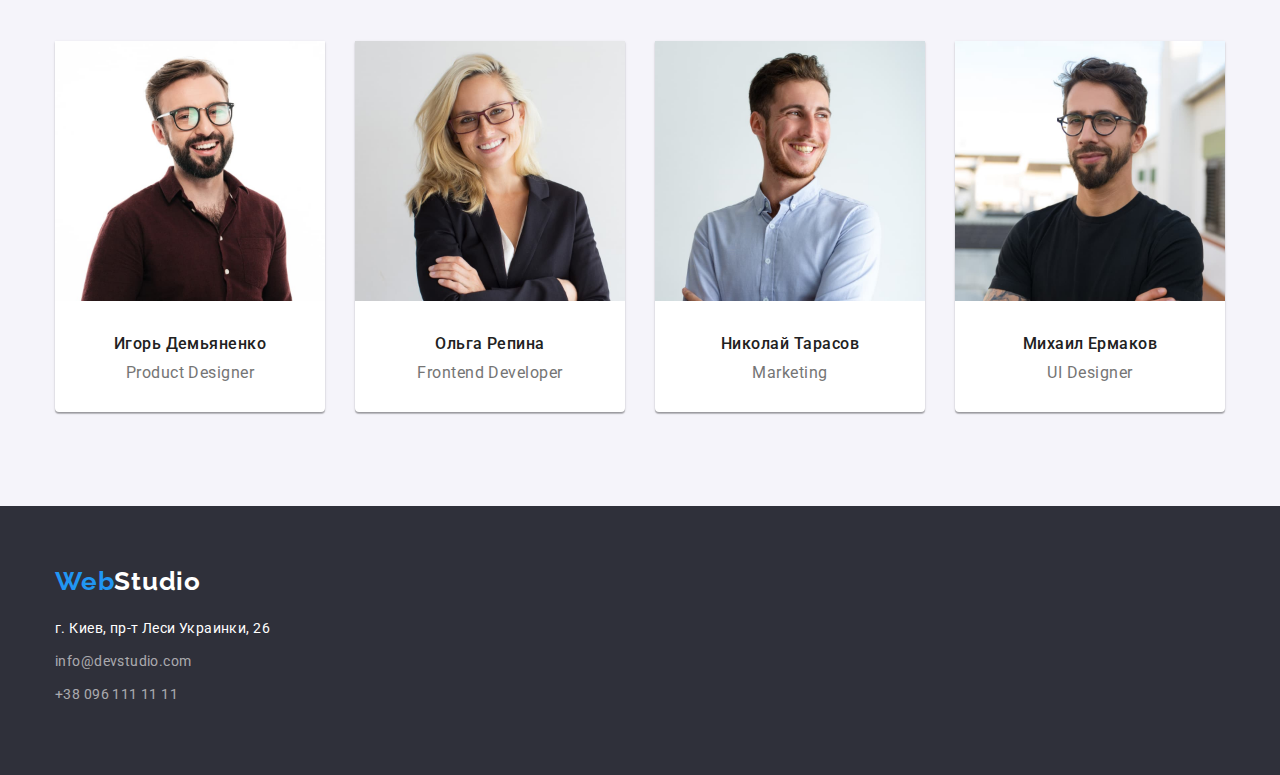
==== commit 2e1e72d8: "GoIT" ====
--- a/index.html
+++ b/index.html
@@ -55,7 +55,7 @@
     <main>
       <!--sectipon-->
 
-      <section class="hero overlay">
+      <section class="hero">
         <div class="container">
           <h1 class="hero-name">
             Эффективные решения <br />
--- a/css/styles.css
+++ b/css/styles.css
@@ -41,8 +41,8 @@
 .container {
    
     width: 1200px;
-    margin-left: 15px;
-    margin-right: 15px;
+    padding-right:  15px;
+    padding-left:  15px;
     margin-left: auto;
     margin-right: auto;
     
@@ -51,7 +51,7 @@
     padding-top: 24px;
     padding-bottom: 25px;
     background: var(--primary-white-color);
-    border-top: 1px solid #ECECEC;
+    border: 1px solid #ECECEC;
 }
 .main-nav {
     display: flex;
@@ -97,8 +97,7 @@
 
 .list-nav .link {
     display: block;
-    padding-top: 32px;
-    padding-bottom: 32px;
+    
     font-weight: 500;
     font-size: 14px;
     line-height: 1.14;
@@ -123,9 +122,7 @@
 }
 .list-contacts .link {
     display: block;
-    padding-top: 32px;
-    padding-bottom: 32px;
-
+   
     font-weight: 500;
     font-size: 14px;
     line-height: 1.14;
@@ -146,25 +143,6 @@
     text-align: center;    
     background: var(--secondary-background-color);
 }
-
-/* Img Overlay */
-
-.overlay {
-
-    max-width: 1600px;
-    min-height: 600px;
-    margin-left: auto;
-    margin-right: auto;
-    background: rgba(47, 48, 58, 0.4);
-    background-image: url(../images/hero-phon.jpg);
-    background-repeat: no-repeat;
-    background-position: center;
-    background-size: cover;
-
-}
-
-
-
 h1 {
     
     
@@ -192,7 +170,7 @@
     line-height: 1.87;
     align-items: center;
     letter-spacing: 0.06em;
-    border-radius: 4px solid;
+    
     cursor: pointer;
     color: var(--primary-white-color);
     background-color: var(--accent-color);
@@ -213,26 +191,30 @@
 }
 /*peculiarities*/
 .post {
-    background: var(--primary-background-color);
+    
+    background: var(--primary-white-color);
     padding-top: 94px;
     padding-bottom: 94px;
-    
-}
+   
+       }
 .post-list {
+    
     display: flex;
     flex-wrap: wrap;
+    
 }
 .post-list .item {
     width: 270px;
     
+    
 }
 .post-list .item + .item {
-     margin-right: 30px;
-    
-
+     margin-left: 30px;
+    
 }
 .post-title {
     margin: 0;
+    padding: 0;
     margin-bottom: 10px;
     font-weight: 700;
     font-size: 14px;
@@ -243,6 +225,7 @@
 }
 .post-text {
     margin: 0;
+    padding: 0;
     font-weight: 400;
     font-size: 14px;
     line-height: 1.71;
@@ -252,10 +235,10 @@
 
 /*we doing */
 .we-doing {
-    padding-top: 94px;
-   
-    
-    background: var(--primary-background-color);
+    
+    padding-bottom: 94px;
+    
+    background: var(--primary-white-color);
 }
 .content-list {
     display: flex;
@@ -284,6 +267,7 @@
 .team {
    
     padding-top:  94px;
+    padding-bottom: 94px;
     background: #F5F4FA;
 }
 .team-list {
@@ -291,9 +275,15 @@
     display: flex;
     flex-wrap: wrap;
 }
-.team-list .item + .item {
+.team-list .item+.item {
+    
     margin-left: 30px;
 }
+    
+    
+
+
+
 
 .team-list .item {
     text-align: center;
@@ -303,7 +293,7 @@
     0px 1px 1px rgba(0, 0, 0, 0.14),
     0px 2px 1px rgba(0, 0, 0, 0.2);
     border-radius: 0px 0px 4px 4px;
-    margin-bottom: 94px;
+    
 }         
 .team-box {
     
@@ -317,7 +307,7 @@
 .box-name {
     margin: 0;
     margin-bottom: 10px;
-           font-weight: 500;
+    font-weight: 500;
     font-size: 16px;
     line-height: 1.19;
     letter-spacing: 0.03em;
@@ -338,7 +328,6 @@
 /* basement */ 
 .footer {
     display: block;
-    
     padding-top: 60px;
     padding-bottom: 60px;
     background: var(--secondary-background-color);
@@ -348,7 +337,7 @@
 .logo-fourth {
     display: inline-block;
     
-    padding-bottom: 20px;
+    
     font-family: Raleway;
     font-weight: 700;
     font-size: 26px;
@@ -356,7 +345,7 @@
     letter-spacing: 0.03em;
 }
 .logo-third {
-    cursor: none;
+    margin-bottom: 20px;
     color: var(--accent-color);
 
 }
@@ -367,7 +356,7 @@
 .address li {
     display: block;
     margin: 0;
-    padding-bottom: 9px; 
+    margin-bottom: 9px; 
    
     font-style: normal;
     font-weight: 400;
@@ -380,8 +369,8 @@
 .address .link {
     display: block;
     margin: 0;
+
     font-style: normal;
-    
     font-weight: 400;
     font-size: 14px;
     line-height: 1.71;
@@ -419,7 +408,8 @@
 .portfolio-section {
     padding-top: 94px;
     padding-bottom: 94px;
-    border: 1px solid #ECECEC;
+   
+    
 }
 
 .filters {
@@ -427,7 +417,7 @@
     align-items: center;
     text-align: center;
     justify-content: center;
-    margin-bottom: 34px;
+    margin-bottom: 50px;
       
 }
 .filters .item + .item {
@@ -438,15 +428,15 @@
 .soft-list {
 
     display: flex;
-    flex-wrap: wrap;
-   
-    justify-content: center;
-   
-
+    flex-wrap: wrap; 
+    margin-right: 0; 
+    margin-left: 0;
+    
+   
 }
 
 .soft-list .item{
-   
+    width: calc((100% - 60px)/3) ;
     margin-right: 30px;
     margin-bottom: 30px;
 } 
@@ -465,10 +455,7 @@
 .soft-list .item:nth-last-child( -n +3 ) {
     margin-bottom: 0;
 }
-.soft-list p {
-   margin: 0;
-  
-}
+
 .soft-card {
     padding-top: 20px;
     padding-bottom: 20px;
@@ -484,7 +471,7 @@
     color: var(--title-tex-color);
 }
 .card-text {
-    
+    margin: 0;
     font-weight: 400;
     font-size: 16px;
     line-height: 1.87;
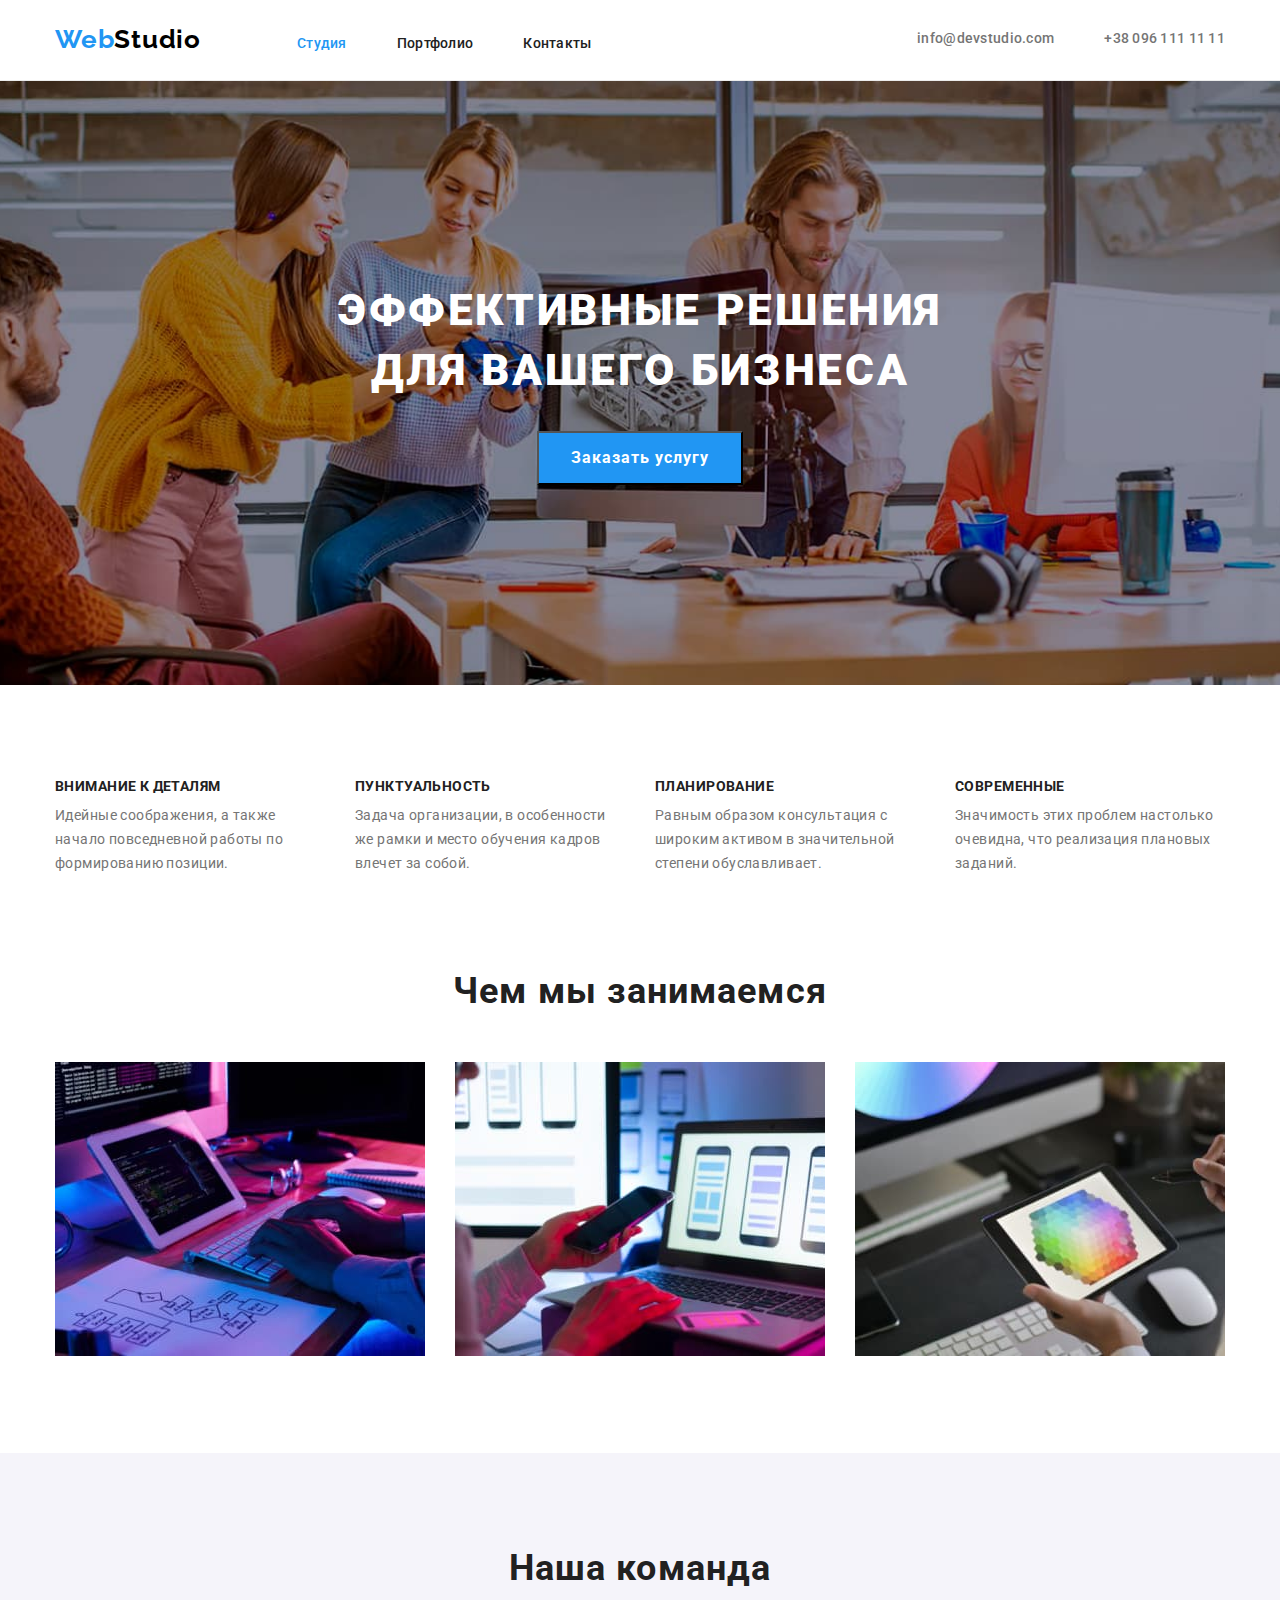
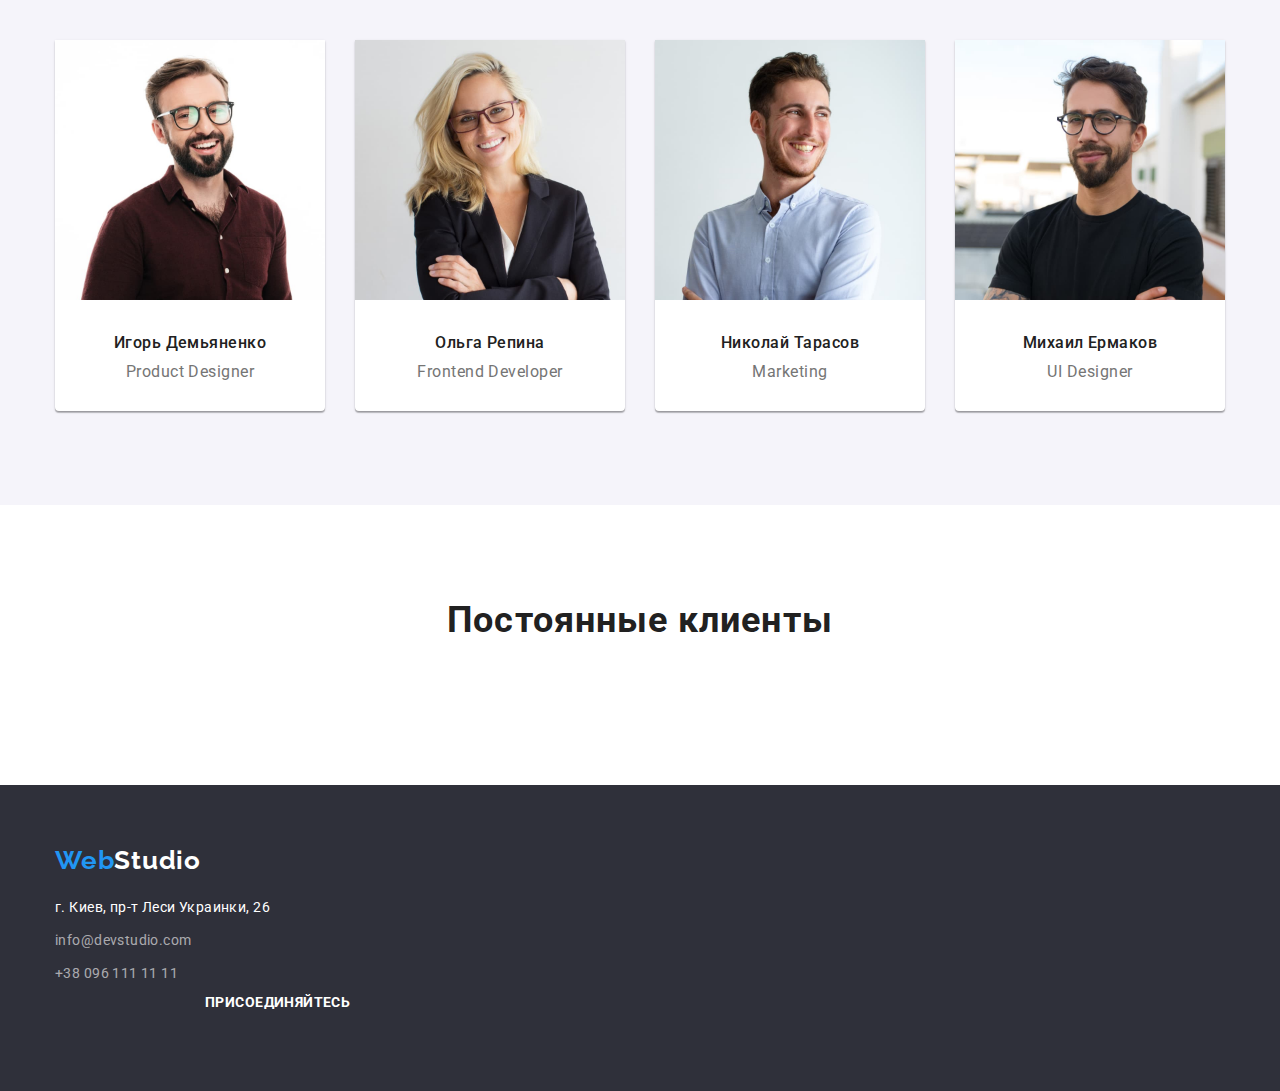
==== commit 4c8b7af4: "GoIT" ====
--- a/index.html
+++ b/index.html
@@ -55,7 +55,7 @@
     <main>
       <!--sectipon-->
 
-      <section class="hero">
+      <section class="hero overlay">
         <div class="container">
           <h1 class="hero-name">
             Эффективные решения <br />
@@ -175,6 +175,19 @@
                 <p class="box-text">UI Designer</p>
               </div>
             </li>
+          </ul>
+        </div>
+      </section>
+      <section class="clients">
+        <div class="container">
+          <h2 class="section-name">Постоянные клиенты</h2>
+          <ul class="clients-list">
+            <li class="item"><a href=""></a></li>
+            <li class="item"><a href=""></a></li>
+            <li class="item"><a href=""></a></li>
+            <li class="item"><a href=""></a></li>
+            <li class="item"><a href=""></a></li>
+            <li class="item"><a href=""></a></li>
           </ul>
         </div>
       </section>
@@ -198,6 +211,23 @@
             </li>
           </ul>
         </address>
+        <div class="networks">
+          <h3 class="network-name">присоединяйтесь</h3>
+          <ul class="network-list">
+            <li class="item">
+              <a href="https://www.instagram.com/" class="link"></a>
+            </li>
+            <li class="item">
+              <a href="https://twitter.com/" class="link"></a>
+            </li>
+            <li class="item">
+              <a href="https://www.facebook.com/" class="link"></a>
+            </li>
+            <li class="item">
+              <a href="https://linkedin.com/" class="link"></a>
+            </li>
+          </ul>
+        </div>
       </div>
     </footer>
   </body>
--- a/css/styles.css
+++ b/css/styles.css
@@ -51,7 +51,7 @@
     padding-top: 24px;
     padding-bottom: 25px;
     background: var(--primary-white-color);
-    border: 1px solid #ECECEC;
+    border-bottom: 1px solid #ECECEC;
 }
 .main-nav {
     display: flex;
@@ -142,7 +142,24 @@
     margin: 0 auto;
     text-align: center;    
     background: var(--secondary-background-color);
-}
+} 
+
+/* Img Overlay */
+
+.overlay {
+
+    max-width: 1600px;
+    min-height: 600px;
+    margin-left: auto;
+    margin-right: auto;
+    background: rgba(47, 48, 58, 0.4);
+    background-image: url(../images/img-overlay.jpg);
+    background-repeat: no-repeat;
+    background-position: center;
+    background-size: cover;
+
+}
+
 h1 {
     
     
@@ -325,6 +342,15 @@
 
 }
 
+/*clients*/
+
+.clients {
+    padding-top: 94px;
+    padding-bottom:  94px;
+}
+.clients .item + .item {
+    margin-left: 30px;
+}
 /* basement */ 
 .footer {
     display: block;
@@ -336,8 +362,6 @@
 .logo-third,
 .logo-fourth {
     display: inline-block;
-    
-    
     font-family: Raleway;
     font-weight: 700;
     font-size: 26px;
@@ -381,6 +405,35 @@
 .address .item {
     display: block;
     
+}
+/* social networks*/
+
+.networks {
+    
+    margin-left: 150px;
+}
+
+.network-name {
+    
+    margin: 0 auto;
+    margin-bottom: 20px;
+
+    font-weight: 700;
+    font-size: 14px;
+    line-height: 1.14;
+    letter-spacing: 0.03em;
+    text-transform: uppercase;
+    color: var(--primary-white-color);
+}
+
+.network-list {
+
+    display: flex;
+    flex-wrap: wrap;
+}
+
+.network-list .item + .item {
+    margin-left: 10px;
 }
 /* Portfolio Page*/
 .btn { 
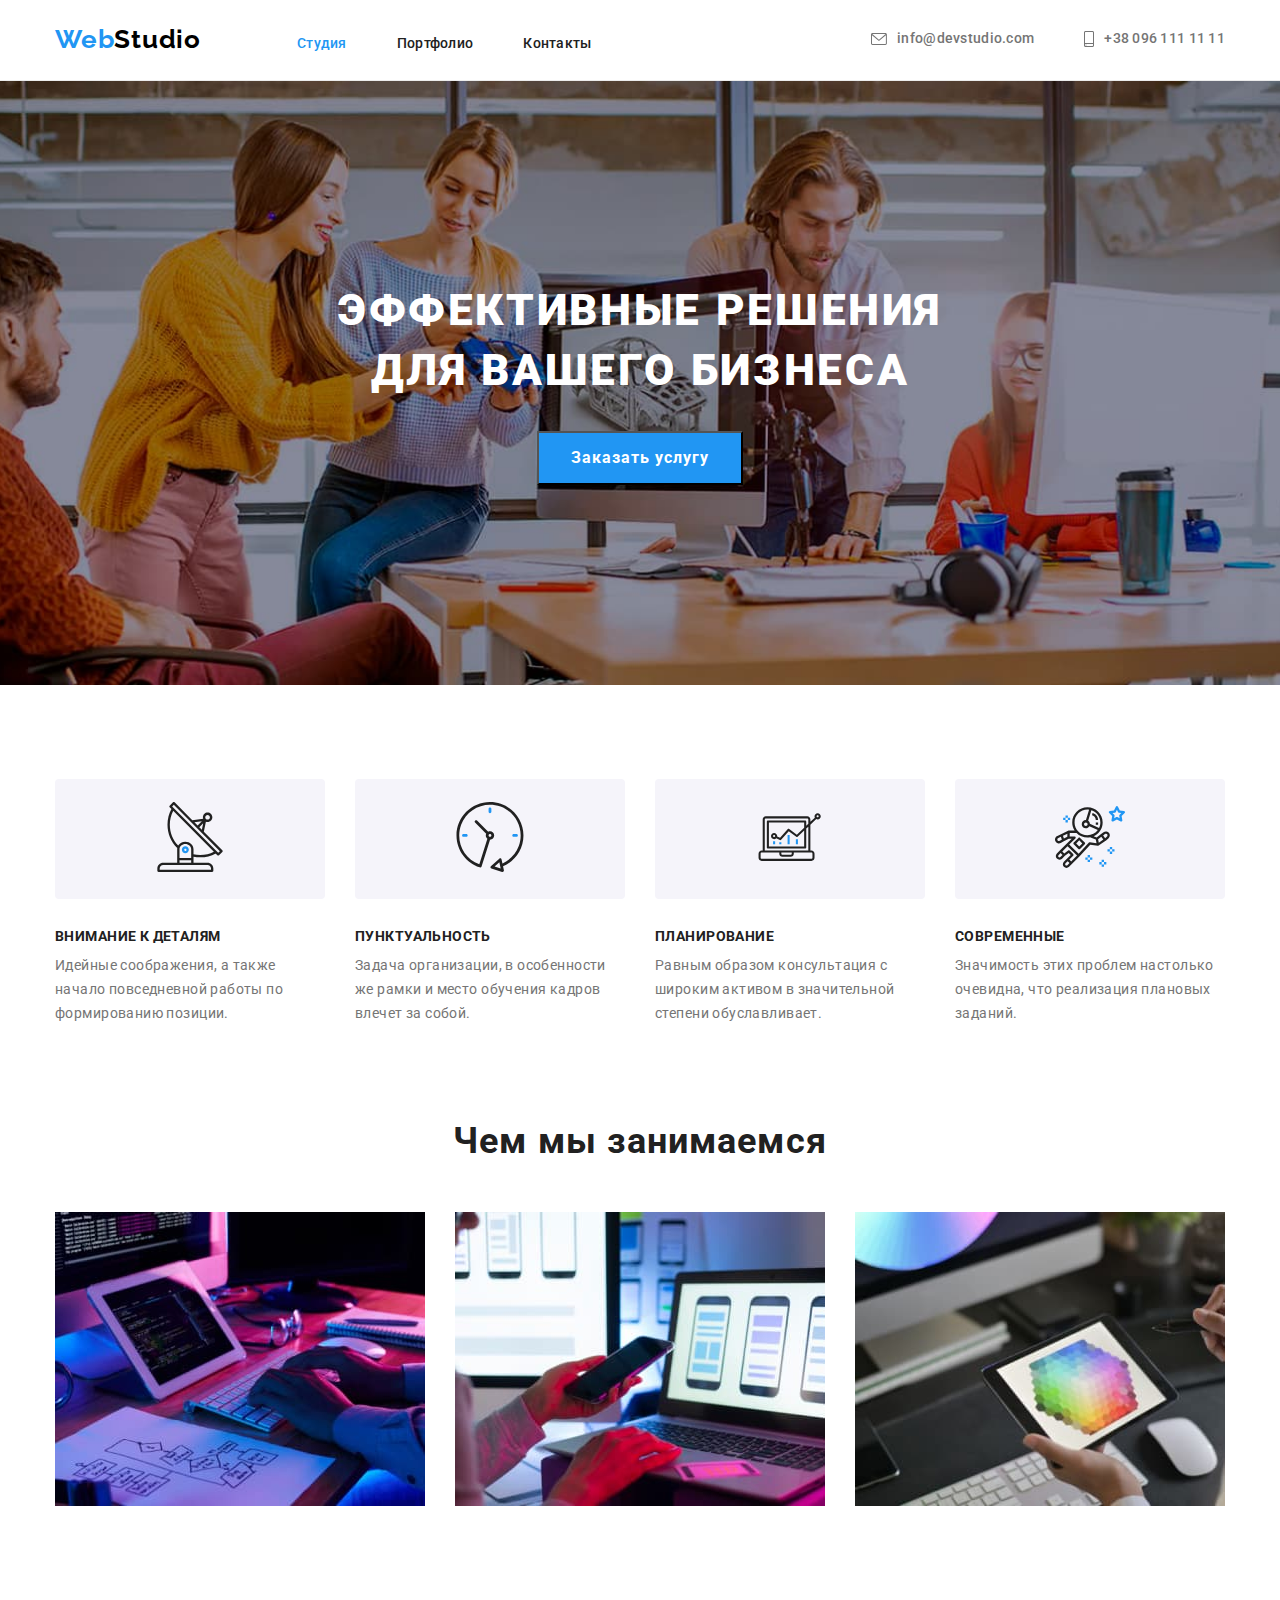
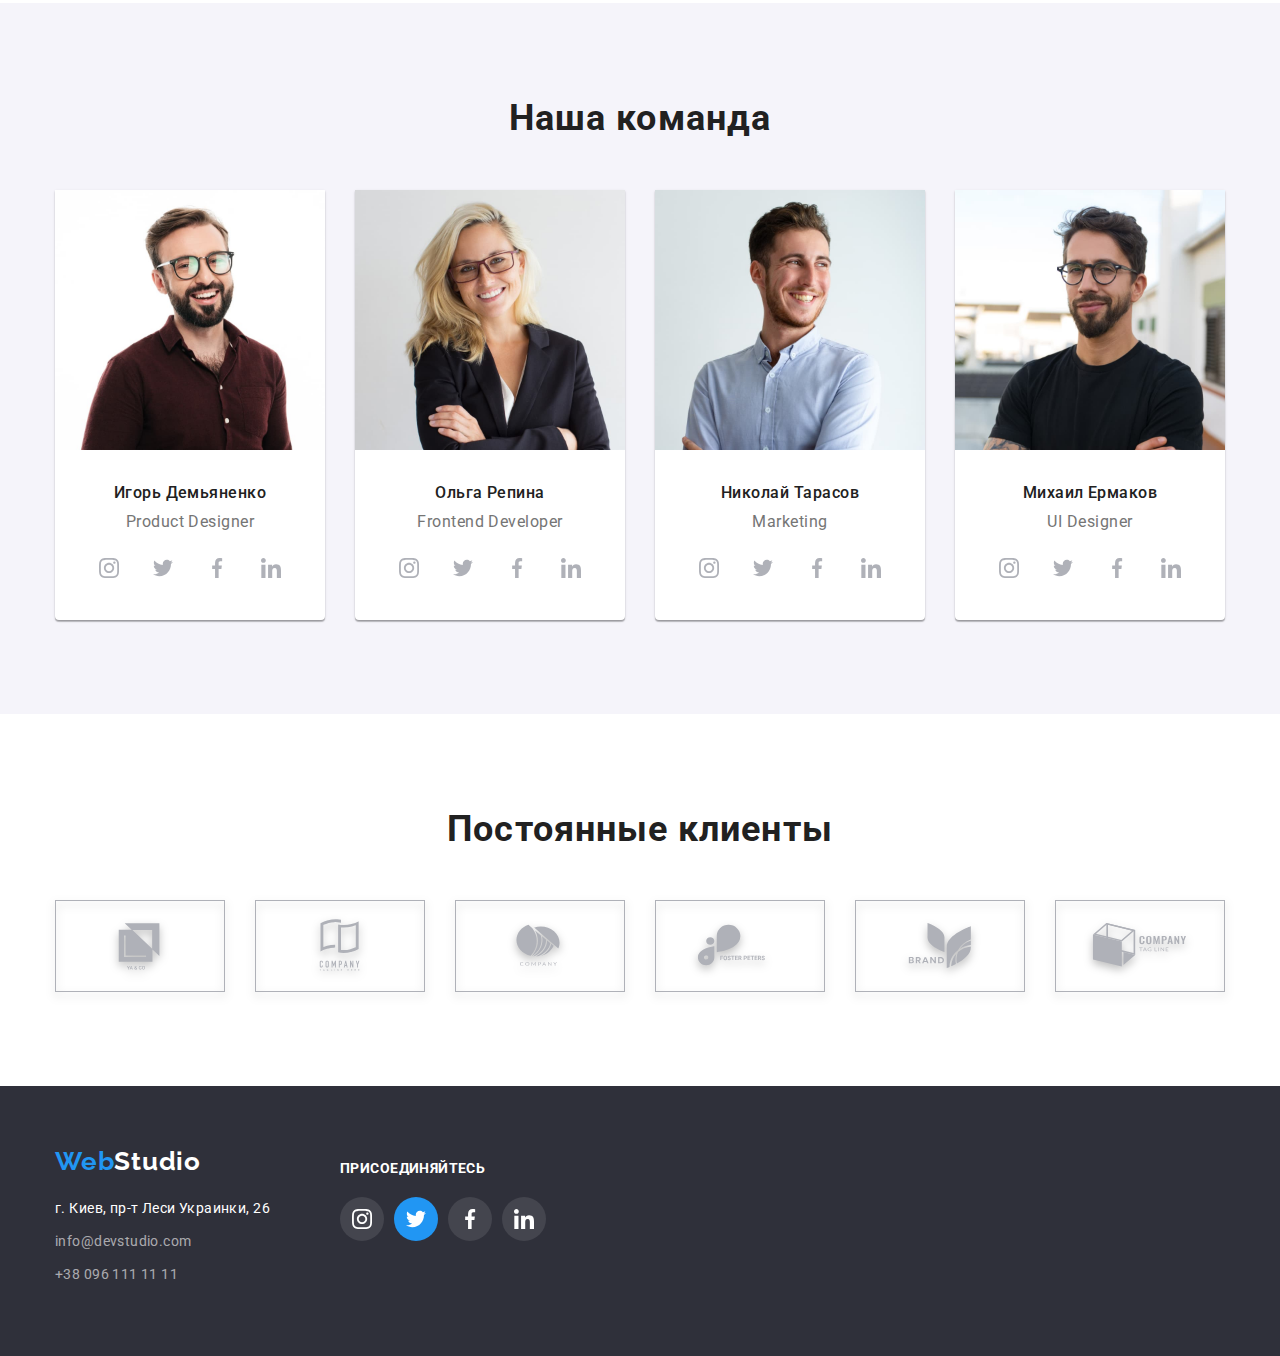
==== commit 9234d6bf: "GoIT" ====
--- a/index.html
+++ b/index.html
@@ -43,11 +43,21 @@
         <ul class="list-contacts">
           <li class="item">
             <a href="mailto:info@devstudio.com" class="link"
-              >info@devstudio.com</a
+              >
+              <svg class="icon" width="16" height="12">
+                <use href="./images/symbol-defs.svg#envelope"></use>
+                </svg>
+                info@devstudio.com
+              </a
             >
           </li>
           <li class="item">
-            <a href="tel:+380961111111" class="link">+38 096 111 11 11</a>
+            <a href="tel:+380961111111" class="link">
+              <svg class="icon" width="10" height="16">
+                <use href="./images/symbol-defs.svg#smartphone"></use>
+                </svg>
+                +38 096 111 11 11
+            </a>
           </li>
         </ul>
       </div>
@@ -70,6 +80,13 @@
         <div class="container">
           <ul class="post-list">
             <li class="item">
+              <div class="icon-box"
+              ><a href=""class="link">
+                <svg class="icon" width="70" height="70">
+                   <use href="./images/symbol-defs.svg#antenna"></use>
+                </svg>
+               </a>  
+              </div>
               <h3 class="post-title">Внимание к деталям</h3>
               <p class="post-text">
                 Идейные соображения, а также начало повседневной работы по
@@ -77,6 +94,13 @@
               </p>
             </li>
             <li class="item">
+              <div class="icon-box">
+              <a href=""class="link">
+                <svg class="icon" width="70" height="70">
+                   <use href="./images/symbol-defs.svg#clock"></use>
+                </svg>
+               </a>
+              </div>
               <h3 class="post-title">Пунктуальность</h3>
               <p class="post-text">
                 Задача организации, в особенности же рамки и место обучения
@@ -84,6 +108,13 @@
               </p>
             </li>
             <li class="item">
+              <div class="icon-box">
+              <a href=""class="link">
+                <svg class="icon" width="70" height="70">
+                   <use href="./images/symbol-defs.svg#diagram"></use>
+                </svg>
+               </a>
+              </div>
               <h3 class="post-title">Планирование</h3>
               <p class="post-text">
                 Равным образом консультация с широким активом в значительной
@@ -91,6 +122,13 @@
               </p>
             </li>
             <li class="item">
+              <div class="icon-box">
+              <a href=""class="link">
+                <svg class="icon" width="70" height="70">
+                   <use href="./images/symbol-defs.svg#astronaut"></use>
+                </svg>
+               </a>
+              </div>
               <h3 class="post-title">Современные</h3>
               <p class="post-text">
                 Значимость этих проблем настолько очевидна, что реализация
@@ -148,16 +186,80 @@
                 width="270"
                 alt="Демьяненко"
               />
-              <div class="team-box">
+          <div class="team-box">
                 <h3 class="box-name">Игорь Демьяненко</h3>
-                <p class="box-text">Product Designer</p>
-              </div>
+                <p class="box-text">Product Designer</p>  
+          <ul class="social-list">
+            <li class="list-item">
+              <a href="https://www.instagram.com/" class="link">
+                <svg class="icon" width="20" height="20">
+                <use href="./images/symbol-defs.svg#instagram"></use>
+                </svg>
+              </a>
+            </li>
+            <li class="list-item">
+          <a href="https://twitter.com/"class="link">
+            <svg class="icon" width="20" height="20">
+            <use href="./images/symbol-defs.svg#twitter"></use>
+            </svg>
+          </a> 
+            </a>
+            </li>
+            <li class="list-item">
+              <a href="https://facebook.com/" class="link">
+                <svg class="icon" width="20" height="20">
+                <use href="./images/symbol-defs.svg#facebook"></use>
+                </svg>
+
+              </a>
+            </li>
+            <li class="list-item">
+              <a href="https://linkedin.com/" class="link">
+                <svg class="icon" width="20" height="20">
+                <use href="./images/symbol-defs.svg#linkedin"></use>
+                </svg>
+              </a>
+            </li>
+          </ul>
+        </div>
             </li>
             <li class="item">
               <img src="./images/Repina.jpg" width="270" alt="Репина" />
               <div class="team-box">
                 <h3 class="box-name">Ольга Репина</h3>
                 <p class="box-text">Frontend Developer</p>
+                  <ul class="social-list">
+            <li class="list-item">
+              <a href="https://www.instagram.com/" class="link">
+                <svg class="icon" width="20" height="20">
+                <use href="./images/symbol-defs.svg#instagram"></use>
+                </svg>
+              </a>
+            </li>
+            <li class="list-item">
+          <a href="https://twitter.com/"class="link">
+            <svg class="icon" width="20" height="20">
+            <use href="./images/symbol-defs.svg#twitter"></use>
+            </svg>
+          </a> 
+            </a>
+            </li>
+            <li class="list-item">
+              <a href="https://facebook.com/" class="link">
+                <svg class="icon" width="20" height="20">
+                <use href="./images/symbol-defs.svg#facebook"></use>
+                </svg>
+
+              </a>
+            </li>
+            <li class="list-item">
+              <a href="https://linkedin.com/" class="link">
+                <svg class="icon" width="20" height="20">
+                <use href="./images/symbol-defs.svg#linkedin"></use>
+                </svg>
+              </a>
+            </li>
+          </ul>
               </div>
             </li>
 
@@ -166,6 +268,38 @@
               <div class="team-box">
                 <h3 class="box-name">Николай Тарасов</h3>
                 <p class="box-text">Marketing</p>
+                  <ul class="social-list">
+            <li class="list-item">
+              <a href="https://www.instagram.com/" class="link">
+                <svg class="icon" width="20" height="20">
+                <use href="./images/symbol-defs.svg#instagram"></use>
+                </svg>
+              </a>
+            </li>
+            <li class="list-item">
+          <a href="https://twitter.com/"class="link">
+            <svg class="icon" width="20" height="20">
+            <use href="./images/symbol-defs.svg#twitter"></use>
+            </svg>
+          </a> 
+            </a>
+            </li>
+            <li class="list-item">
+              <a href="https://facebook.com/" class="link">
+                <svg class="icon" width="20" height="20">
+                <use href="./images/symbol-defs.svg#facebook"></use>
+                </svg>
+
+              </a>
+            </li>
+            <li class="list-item">
+              <a href="https://linkedin.com/" class="link">
+                <svg class="icon" width="20" height="20">
+                <use href="./images/symbol-defs.svg#linkedin"></use>
+                </svg>
+              </a>
+            </li>
+          </ul>
               </div>
             </li>
             <li class="item">
@@ -173,7 +307,39 @@
               <div class="team-box">
                 <h3 class="box-name">Михаил Ермаков</h3>
                 <p class="box-text">UI Designer</p>
-              </div>
+                  <ul class="social-list">
+            <li class="list-item">
+              <a href="https://www.instagram.com/" class="link">
+                <svg class="icon" width="20" height="20">
+                <use href="./images/symbol-defs.svg#instagram"></use>
+                </svg>
+              </a>
+            </li>
+            <li class="list-item">
+          <a href="https://twitter.com/"class="link">
+            <svg class="icon" width="20" height="20">
+            <use href="./images/symbol-defs.svg#twitter"></use>
+            </svg>
+          </a> 
+            </a>
+            </li>
+            <li class="list-item">
+              <a href="https://facebook.com/" class="link">
+                <svg class="icon" width="20" height="20">
+                <use href="./images/symbol-defs.svg#facebook"></use>
+                </svg>
+
+              </a>
+            </li>
+            <li class="list-item">
+              <a href="https://linkedin.com/" class="link">
+                <svg class="icon" width="20" height="20">
+                <use href="./images/symbol-defs.svg#linkedin"></use>
+                </svg>
+              </a>
+            </li>
+          </ul>
+        </div>
             </li>
           </ul>
         </div>
@@ -182,12 +348,48 @@
         <div class="container">
           <h2 class="section-name">Постоянные клиенты</h2>
           <ul class="clients-list">
-            <li class="item"><a href=""></a></li>
-            <li class="item"><a href=""></a></li>
-            <li class="item"><a href=""></a></li>
-            <li class="item"><a href=""></a></li>
-            <li class="item"><a href=""></a></li>
-            <li class="item"><a href=""></a></li>
+            <li class="item">
+              <a href="#" class="link">
+              <svg class="icon" width="106" height="60">
+                <use href="./images/symbol-defs.svg#company"></use>
+              </svg>
+            </a>
+          </li>
+          <li class="item">
+            <a href="#" class="link">
+              <svg class="icon" width="106" height="60">
+                <use href="./images/symbol-defs.svg#company-a"></use>
+              </svg>
+            </a>
+          </li>
+          <li class="item">
+            <a href="#" class="link">
+              <svg class="icon" width="106" height="60">
+                <use href="./images/symbol-defs.svg#company-b"></use>
+              </svg>
+            </a>
+          </li>
+          <li class="item">
+            <a href="#" class="link">
+              <svg class="icon" width="106" height="60">
+                <use href="./images/symbol-defs.svg#company-c"></use>
+              </svg>
+            </a>
+          </li>
+          <li class="item">
+            <a href="#" class="link">
+              <svg class="icon" width="106" height="60">
+                <use href="./images/symbol-defs.svg#company-e"></use>
+              </svg>
+            </a>
+          </li>
+          <li class="item">
+            <a href="#" class="link">
+              <svg class="icon" width="106" height="60">
+                <use href="./images/symbol-defs.svg#company-d"></use>
+              </svg>
+            </a>
+          </li>
           </ul>
         </div>
       </section>
@@ -195,9 +397,13 @@
     <!--basement-->
     <footer class="footer">
       <div class="container">
-        <a href="index.htm" class="logo-third"
-          >Web<span class="logo-fourth">Studio</span>
-        </a>
+        <div class="info-footer">
+        <div class="footer-logo">
+          <a href="index.htm" class="logo-third"
+            >Web<span class="logo-fourth">Studio</span>
+          </a>
+        </div>
+     
         <address class="address">
           <ul>
             <li>г. Киев, пр-т Леси Украинки, 26</li>
@@ -209,26 +415,43 @@
             <li class="item">
               <a href="tel:+380961111111" class="link">+38 096 111 11 11</a>
             </li>
-          </ul>
+          </ul> 
         </address>
-        <div class="networks">
+        </div>
+        <section class="network">
           <h3 class="network-name">присоединяйтесь</h3>
           <ul class="network-list">
             <li class="item">
-              <a href="https://www.instagram.com/" class="link"></a>
-            </li>
-            <li class="item">
-              <a href="https://twitter.com/" class="link"></a>
-            </li>
-            <li class="item">
-              <a href="https://www.facebook.com/" class="link"></a>
-            </li>
-            <li class="item">
-              <a href="https://linkedin.com/" class="link"></a>
-            </li>
-          </ul>
-        </div>
-      </div>
+                <a href="https://www.instagram.com/" class="link">
+                <svg class="icon" width="20" height="20">
+                <use href="./images/symbol-defs.svg#instagram"></use>
+                </svg>
+              </a>
+            </li>
+            <li class="item">
+              <a href="https://twitter.com/" class="link twitter">
+              <svg class="icon" width="20" height="20">
+                <use href="./images/symbol-defs.svg#twitter"></use>
+               </svg>
+              </a>
+            </li>
+            <li class="item">
+              <a href="https://facebook.com/" class="link">
+                <svg class="icon" width="20" height="20">
+                <use href="./images/symbol-defs.svg#facebook"></use>
+                </svg>
+              </a>
+            </li>
+            <li class="item">
+             <a href="https://linkedin.com/" class="link">
+                <svg class="icon" width="20" height="20">
+                <use href="./images/symbol-defs.svg#linkedin"></use>
+                </svg>
+              </a>
+            </li>
+          </ul>
+        </section>    
+      </div> 
     </footer>
   </body>
 </html>
--- a/css/styles.css
+++ b/css/styles.css
@@ -5,6 +5,7 @@
     --primary-white-color:#FFFFFF;
     --primary-background-color:#E5E5E5;
     --secondary-background-color:#2F303A;
+    --primary-icon-color:#afb1b8;
 }
 body {
     
@@ -25,6 +26,9 @@
 }
 
 a {
+    text-decoration: none;
+}
+a:hover {
     text-decoration: none;
 }
 
@@ -65,6 +69,7 @@
     margin: 0;
     padding: 0;
     margin-left: auto;
+    
     font-family: Raleway;
     font-weight: 700;
     font-size: 26px;
@@ -97,7 +102,6 @@
 
 .list-nav .link {
     display: block;
-    
     font-weight: 500;
     font-size: 14px;
     line-height: 1.14;
@@ -121,8 +125,8 @@
     margin-left: 50px;
 }
 .list-contacts .link {
-    display: block;
-   
+    display: flex;
+    align-items:center;
     font-weight: 500;
     font-size: 14px;
     line-height: 1.14;
@@ -130,9 +134,19 @@
     color: var(--primary-text-color);
 
 }
+.list-contacts .icon {
+
+    margin-right: 10px;
+    fill: var(--primary-text-color);
+}
+.list-contacts a:hover svg,
+.list-contacts a:focus svg{
+    fill: var(--accent-color);}
+
 .list-contacts .link:hover,
 .list-contacts .link:focus {
     color: var(--accent-color);
+    fill: var(--accent-color);
 }
 
 /*hero*/
@@ -249,6 +263,21 @@
     letter-spacing: 0.03em;
     color: var(--primary-text-color);
 }
+.icon-box {
+    display: flex;
+    justify-content: center;
+    align-items: center;
+
+    width: 270px;
+    height: 120px;
+    margin-bottom: 30px;
+    background: #F5F4FA;
+    border-radius: 4px;
+
+} 
+.icon-box + .icon-box {
+    margin-left: 30px;
+}
 
 /*we doing */
 .we-doing {
@@ -292,16 +321,11 @@
     display: flex;
     flex-wrap: wrap;
 }
-.team-list .item+.item {
+.team-list .item + .item {
     
     margin-left: 30px;
 }
-    
-    
-
-
-
-
+     
 .team-list .item {
     text-align: center;
     align-items:center;
@@ -317,9 +341,7 @@
     padding-top: 30px;
     padding-bottom: 30px;
     
-}    
-
-       
+}           
 
 .box-name {
     margin: 0;
@@ -333,7 +355,6 @@
 }
 .box-text {
     margin: 0;
-    
     font-weight: 400;
     font-size: 16px;
     line-height: 1.19;
@@ -341,27 +362,104 @@
     color: var(--primary-text-color);
 
 }
+.social-list {
+
+    display: flex;
+    justify-content: center;
+    align-items: center;
+    margin-top: 15px;
+    
+}
+.social-list .list-item + .list-item {
+    margin-left: 10px;
+}
+.social-list .link {
+
+    display: flex;
+    justify-content: center;
+    align-items:center;
+    text-decoration: none;
+    width: 44px;
+    height: 44px;
+    border-radius: 50%; 
+    
+}
+.social-list .icon {
+   
+    fill: var(--primary-icon-color);
+}
+
+.social-list a:hover svg,
+.social-list a:focus svg {
+
+    fill: var(--primary-white-color);
+}      
+
+.social-list .link:hover,
+.social-list .link:focus {
+    fill: var(--primary-white-color);
+    background-color:var(--accent-color);
+}
 
 /*clients*/
 
 .clients {
+    
     padding-top: 94px;
     padding-bottom:  94px;
 }
+.clients-list {
+
+    display: flex;
+    flex-wrap: wrap;
+}
+
+.clients .link {
+    display: flex;
+    justify-content: center;
+    align-items:center;
+    width: 170px;
+    height: 92px;
+    filter: drop-shadow(0px 4px 4px rgba(0, 0, 0, 0.25));
+    border: 1px solid #AFB1B8;
+
+}
 .clients .item + .item {
+    
     margin-left: 30px;
-}
+    
+}
+
+.clients .icon {
+    fill: var(--primary-icon-color);
+}
+.clients a:hover svg,
+.clients a:focus svg {
+
+    fill: var(--accent-color);
+ 
+}
+.clients .link:hover,
+.clients .link:focus{
+    border: 1px solid var(--accent-color);
+}
+
+
 /* basement */ 
 .footer {
-    display: block;
+
+    display: flex; 
     padding-top: 60px;
     padding-bottom: 60px;
     background: var(--secondary-background-color);
 }
-
+.footer-logo {
+    
+    margin-bottom: 20px;
+}
 .logo-third,
 .logo-fourth {
-    display: inline-block;
+
     font-family: Raleway;
     font-weight: 700;
     font-size: 26px;
@@ -369,19 +467,20 @@
     letter-spacing: 0.03em;
 }
 .logo-third {
-    margin-bottom: 20px;
+    text-decoration: none;
     color: var(--accent-color);
 
 }
-.logo-fourth {
-   
+.logo-fourth {   
     color: var(--primary-white-color);
-}
+
+}
+
 .address li {
     display: block;
     margin: 0;
     margin-bottom: 9px; 
-   
+
     font-style: normal;
     font-weight: 400;
     font-size: 14px;
@@ -400,22 +499,25 @@
     line-height: 1.71;
     letter-spacing: 0.03em;
     color: rgba(255, 255, 255, 0.6);
-    
-}
-.address .item {
-    display: block;
-    
-}
-/* social networks*/
-
-.networks {
-    
-    margin-left: 150px;
-}
-
+
+}
+.info-footer { 
+    float: left;
+    margin-right: 70px;
+}
+
+/*social networks*/
+
+.network {
+    display: flex;
+    flex-direction: column;
+    margin-top: 15px;
+    width: 206px;
+    
+   
+}
 .network-name {
-    
-    margin: 0 auto;
+    margin: 0;
     margin-bottom: 20px;
 
     font-weight: 700;
@@ -427,13 +529,27 @@
 }
 
 .network-list {
-
     display: flex;
     flex-wrap: wrap;
 }
-
+.network-list .link {
+   display: flex;
+   justify-content: center;
+   align-items:center;
+   width: 44px;
+   height: 44px;
+   border-radius: 50%;
+   background: rgba(255, 255, 255, 0.1)
+}
 .network-list .item + .item {
     margin-left: 10px;
+}
+.network .icon{
+    fill: var(--primary-white-color);
+}
+
+.network .twitter {
+    background: var(--accent-color);
 }
 /* Portfolio Page*/
 .btn { 
